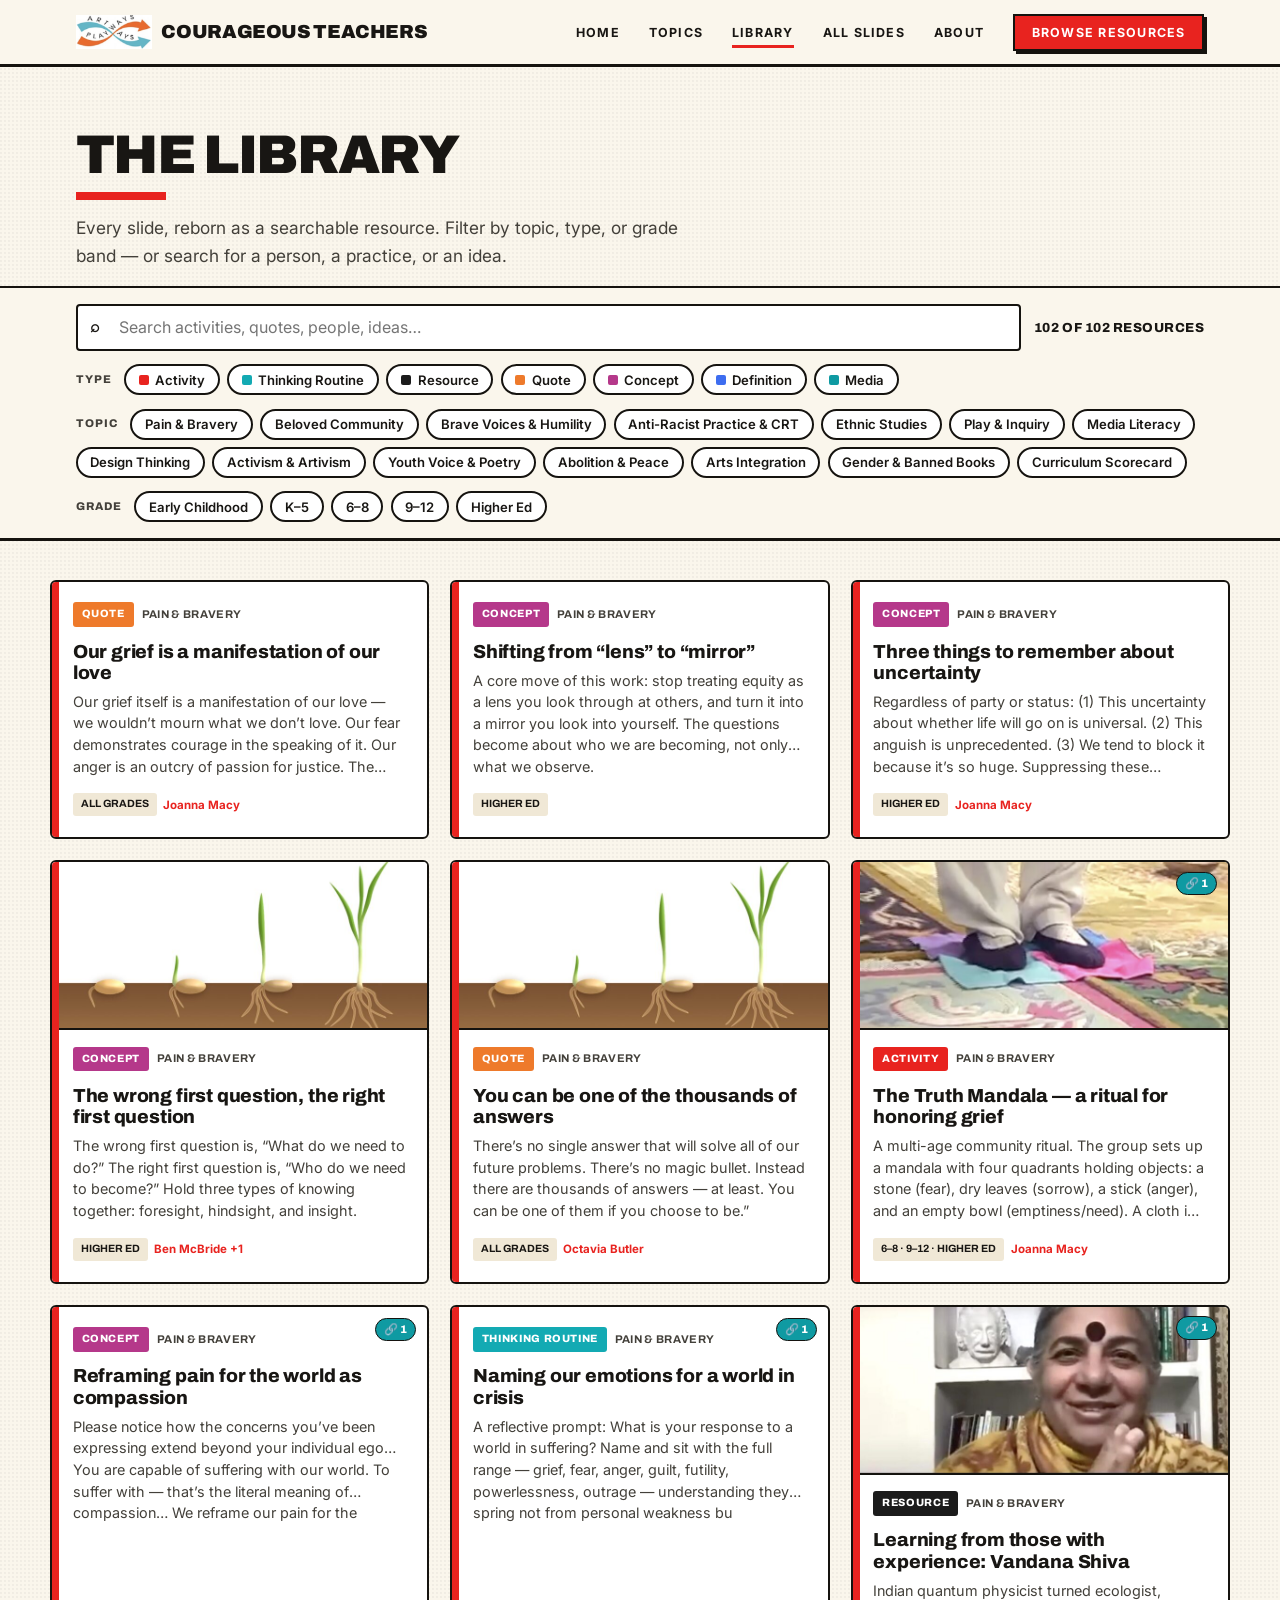
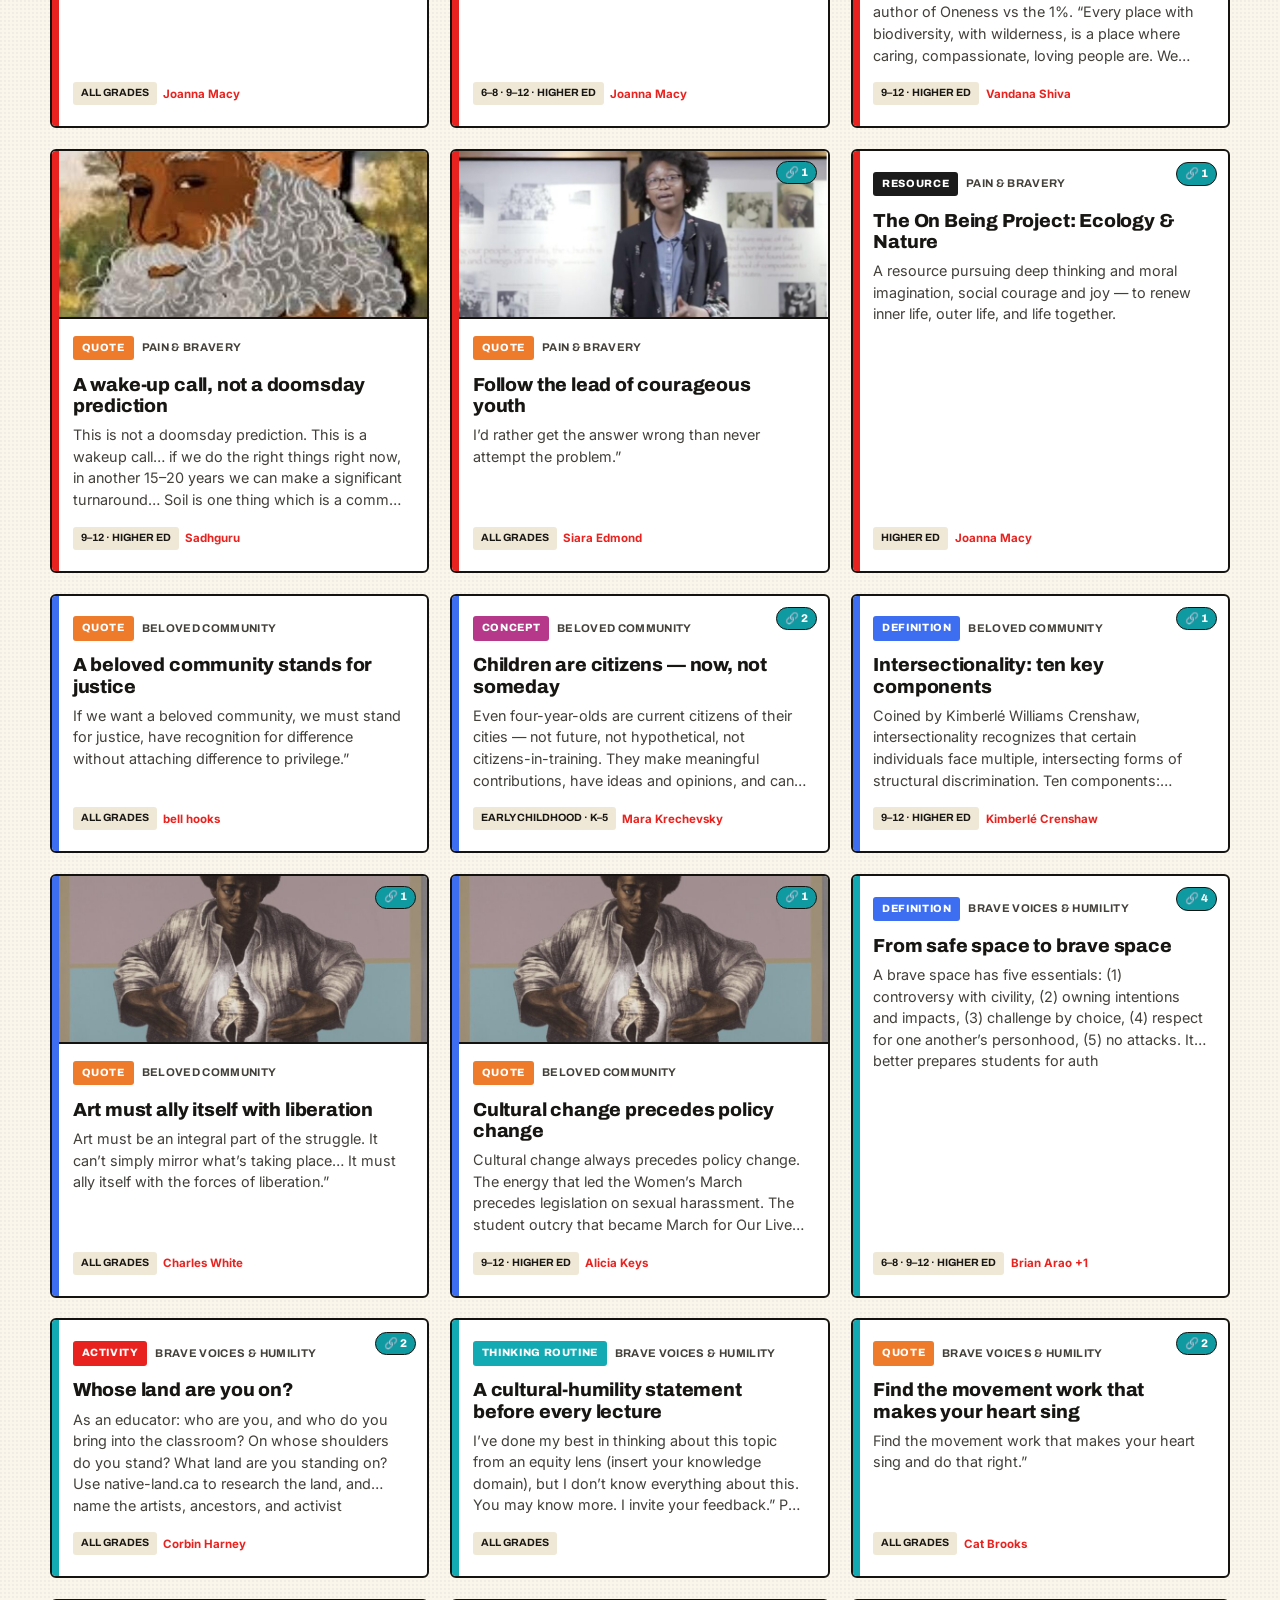
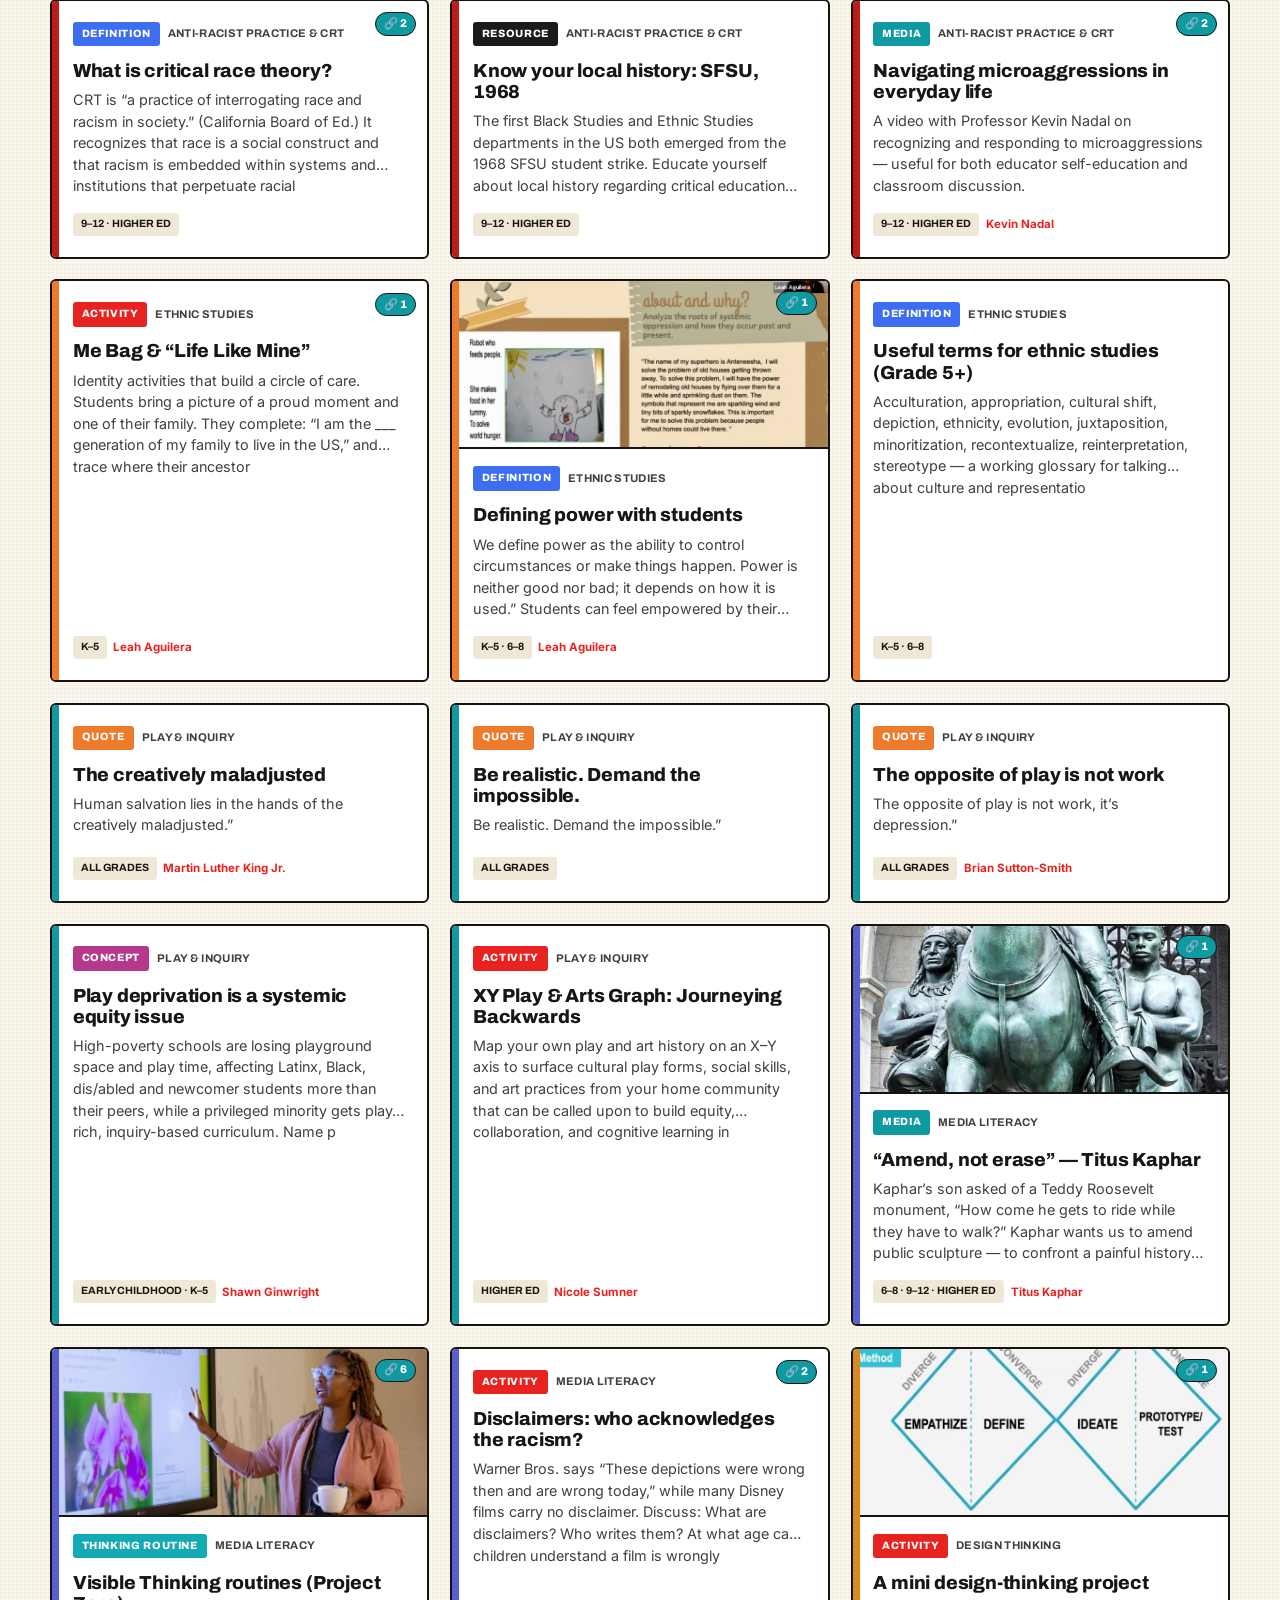
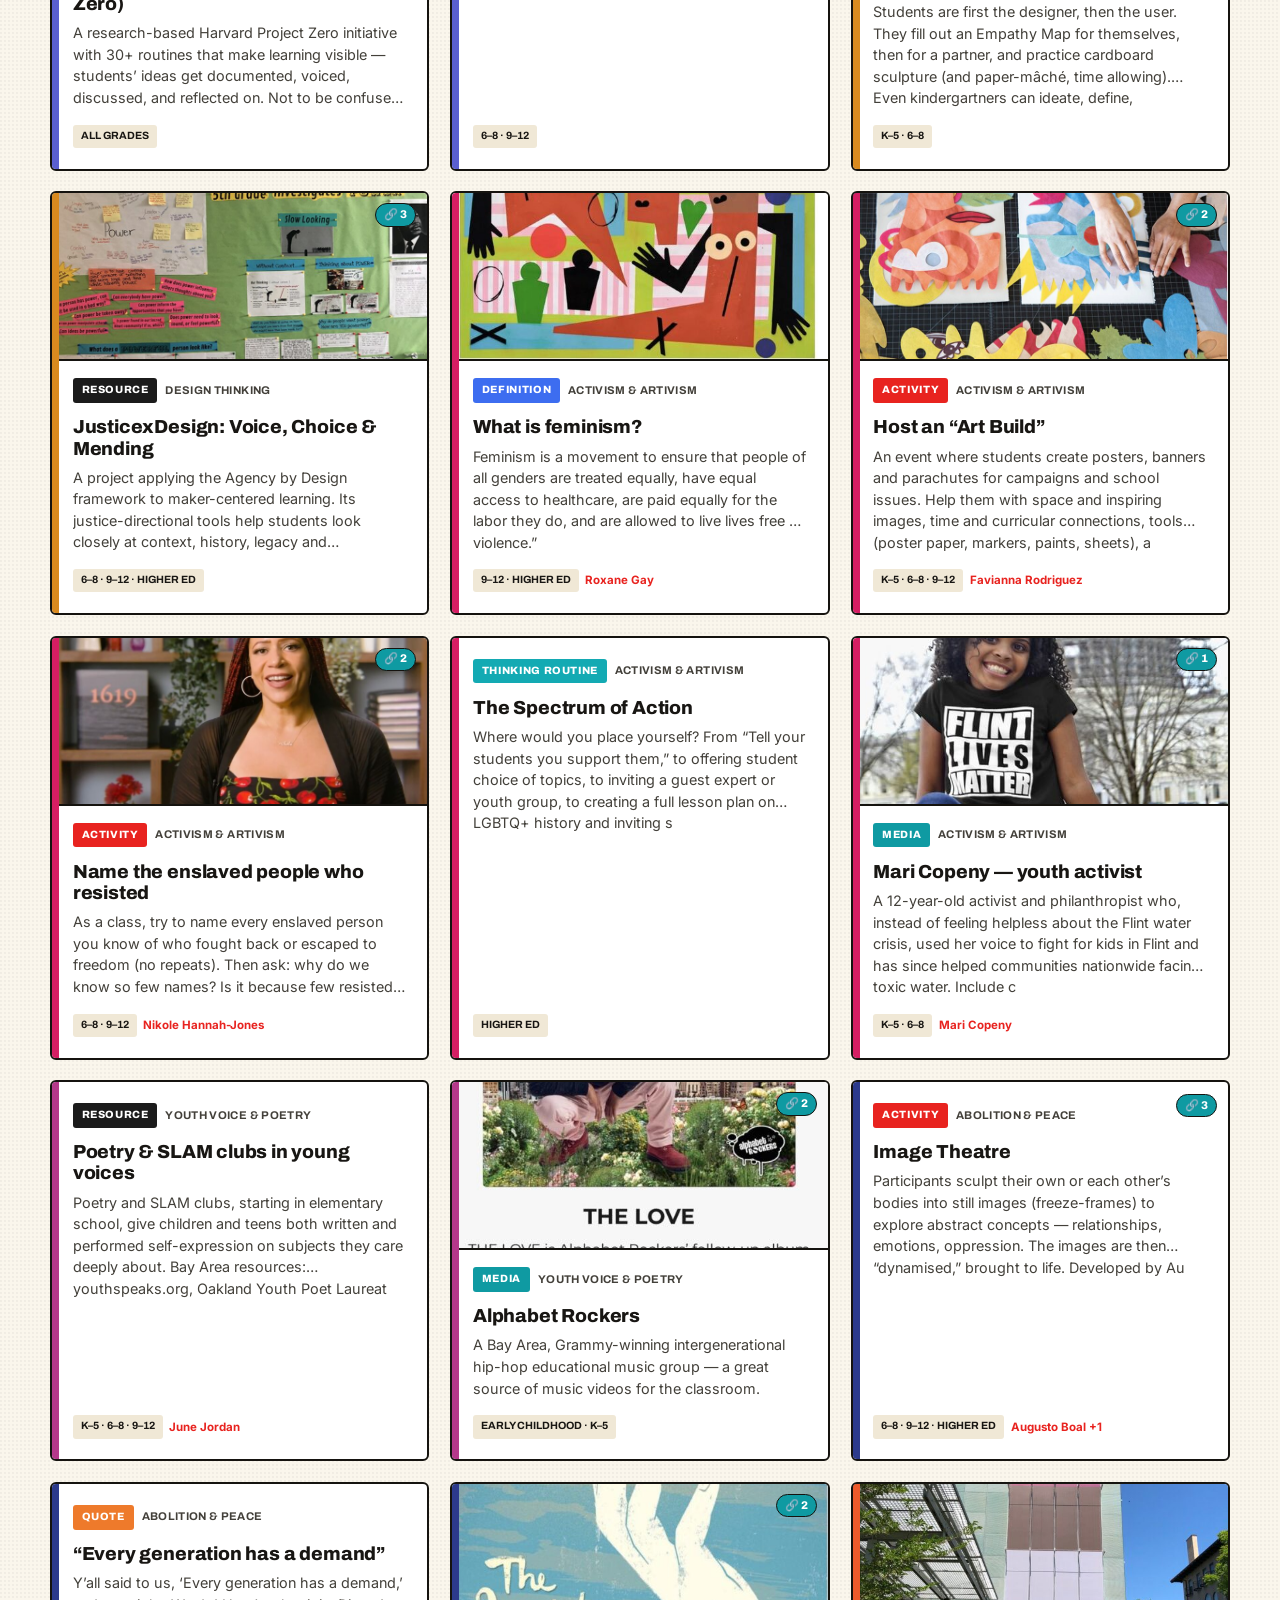
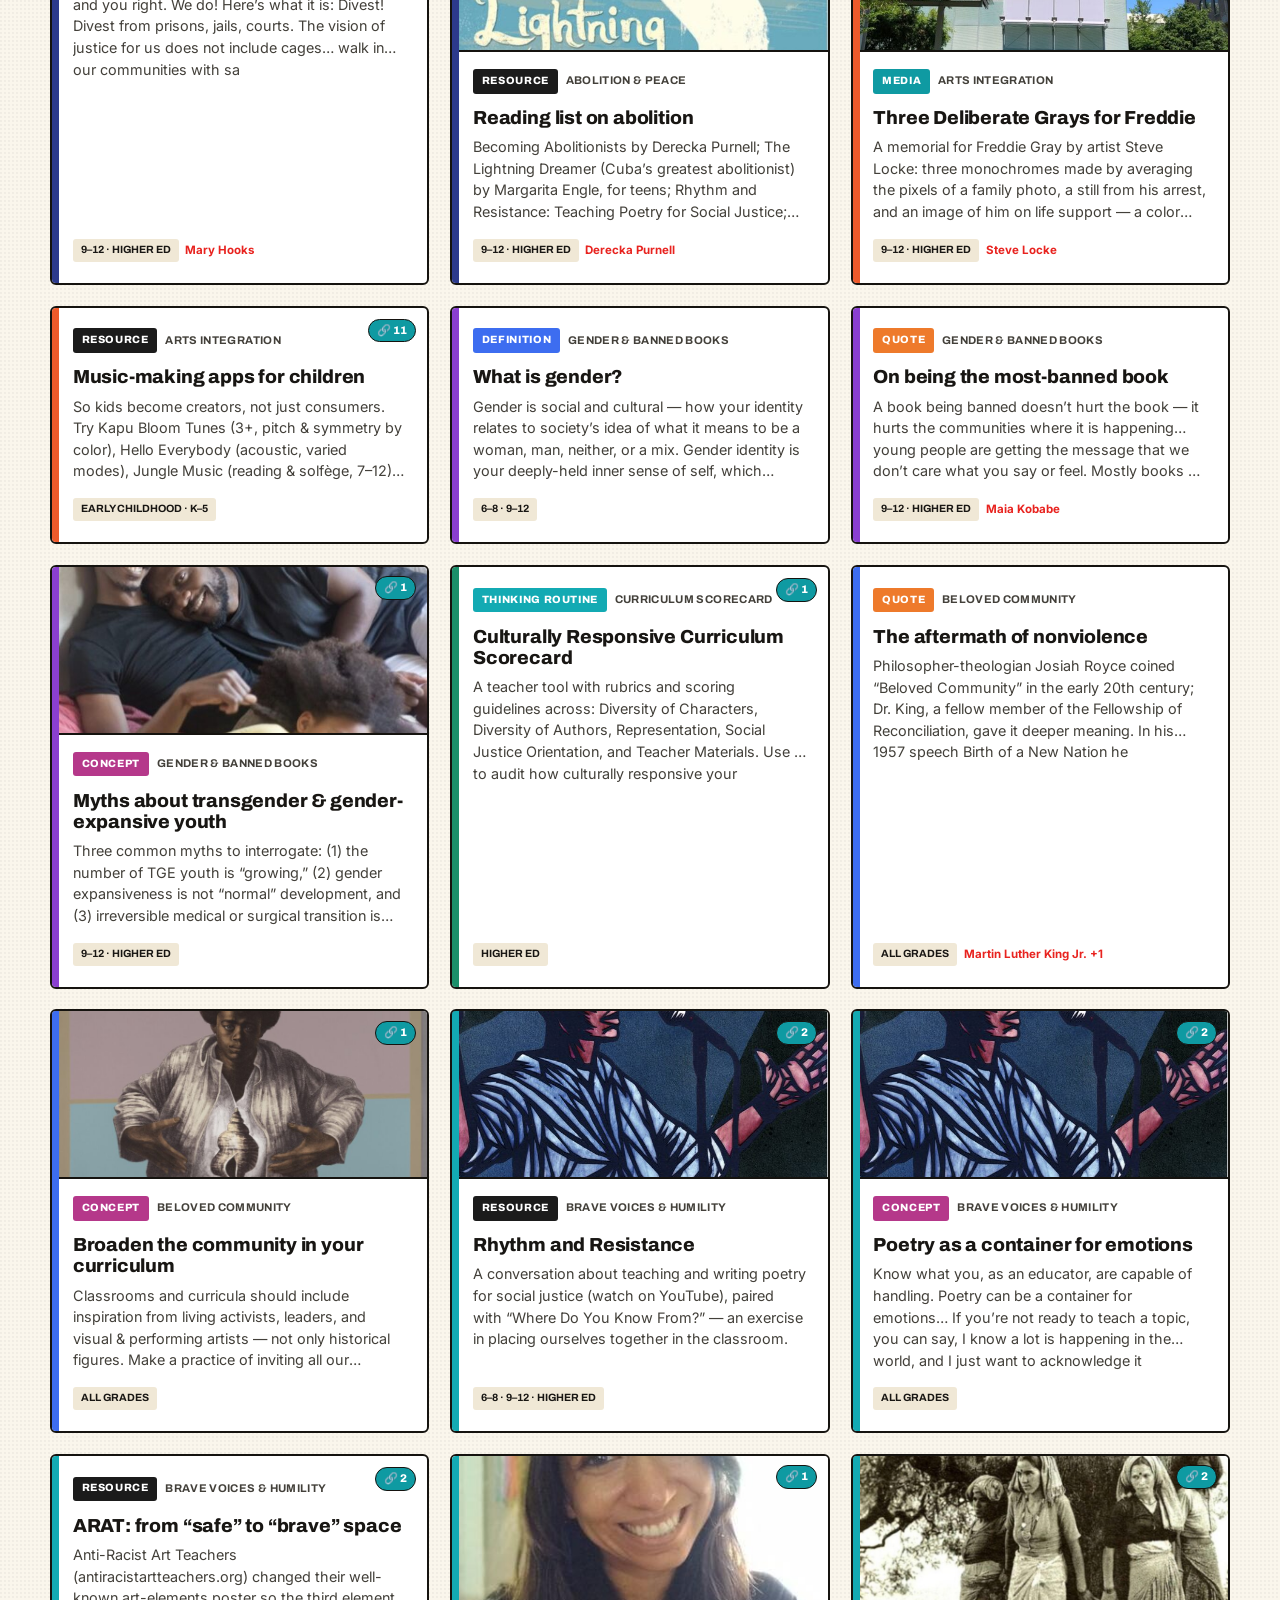
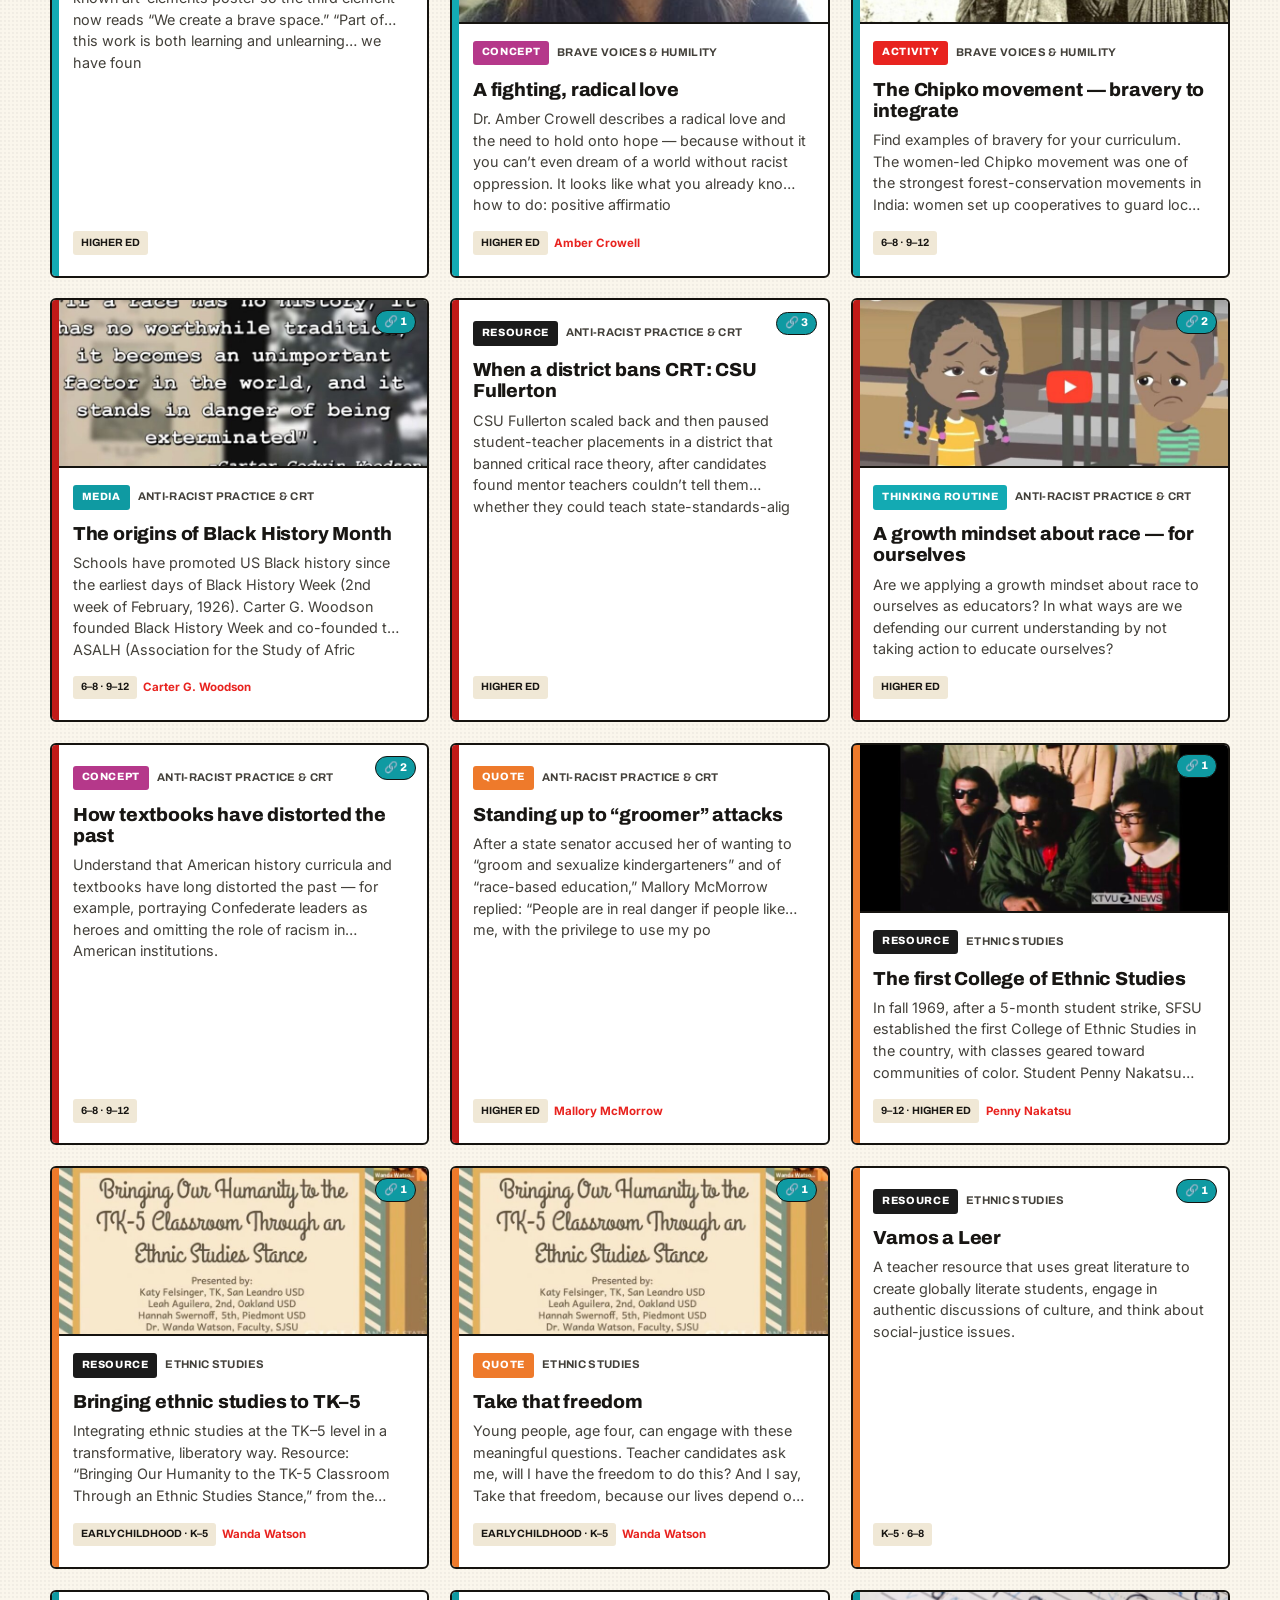
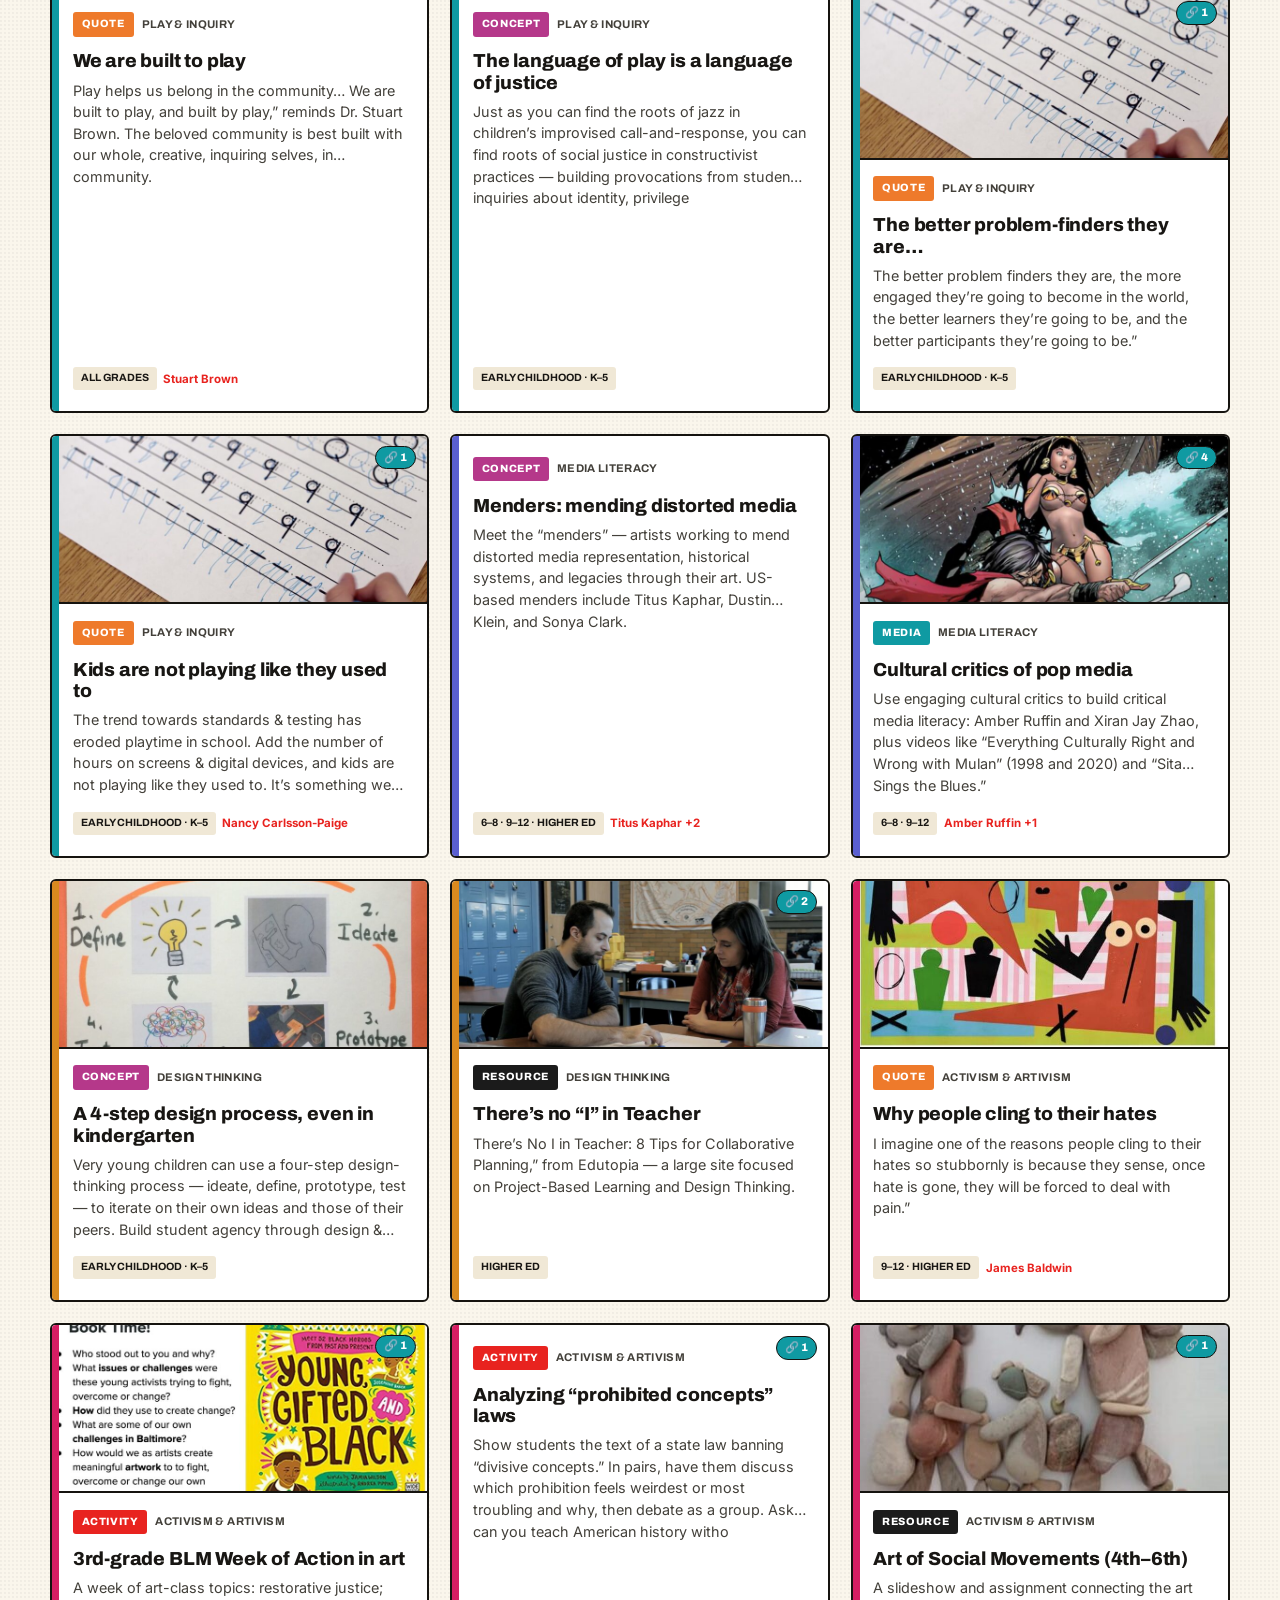
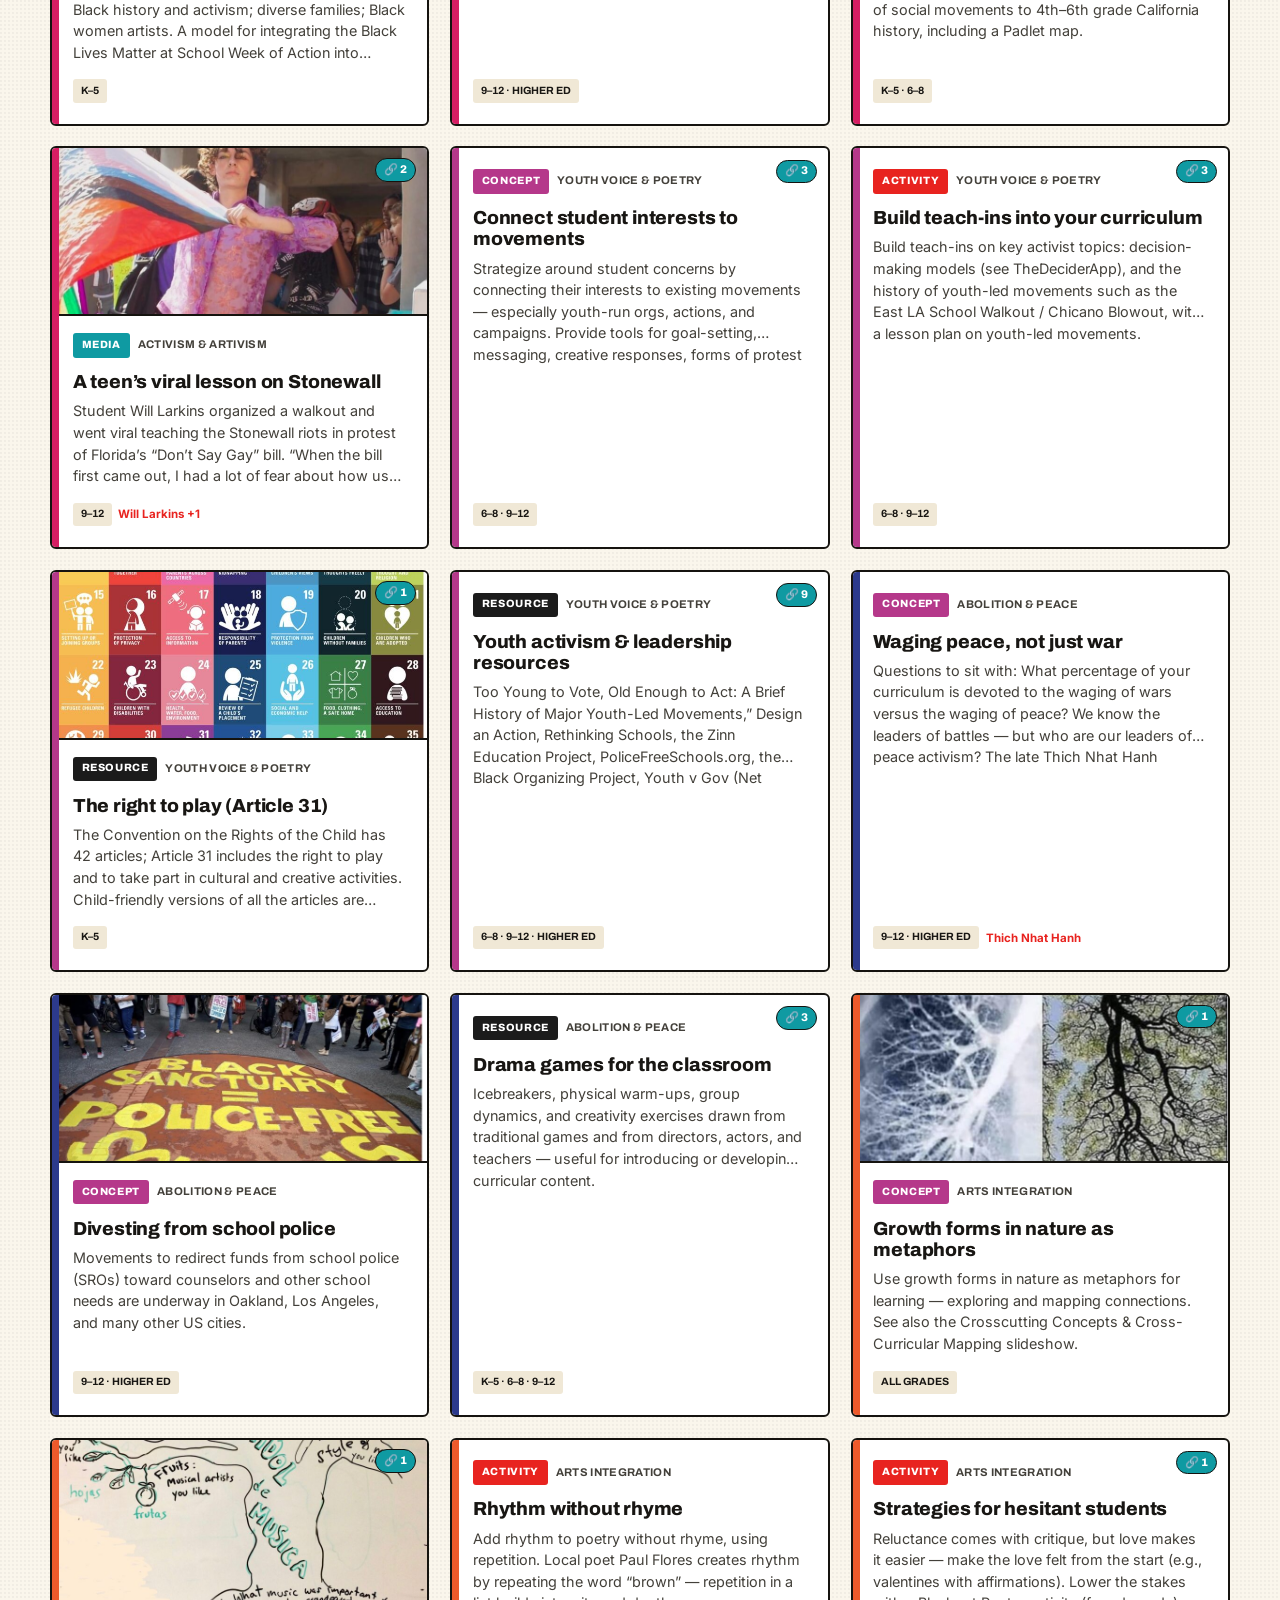
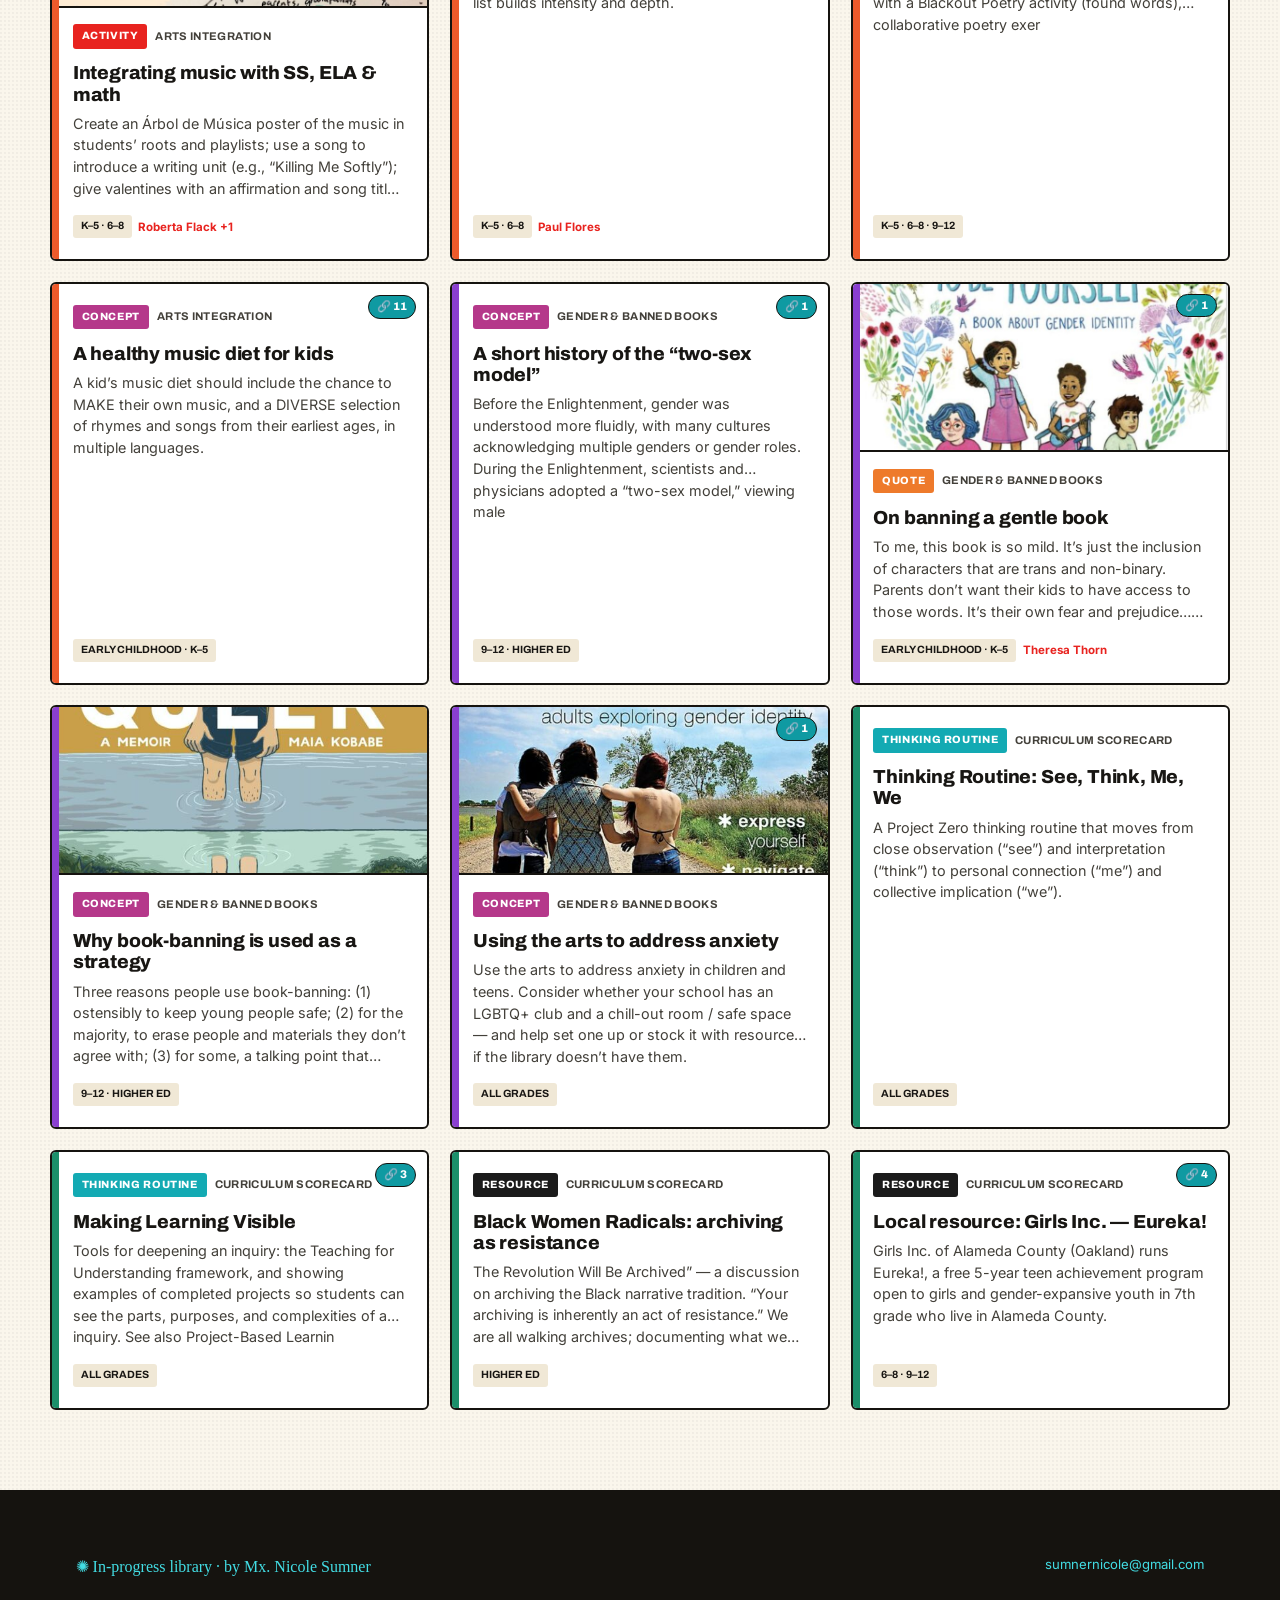
==== resources.html @ a438479c "+->=branch=main Initial commit: Courageous Teachers resource library A static, searchable web librar" ====
<!DOCTYPE html>
<html lang="en">
<head>
  <meta charset="UTF-8">
  <meta name="viewport" content="width=device-width, initial-scale=1.0">
  <title>Library · Resources for Courageous Teachers</title>
  <link rel="preconnect" href="https://fonts.googleapis.com">
  <link rel="preconnect" href="https://fonts.gstatic.com" crossorigin>
  <link href="https://fonts.googleapis.com/css2?family=Archivo:wght@500;600;700;800;900&family=Permanent+Marker&family=Inter:wght@300;400;500;600;700&display=swap" rel="stylesheet">
  <link rel="stylesheet" href="css/style.css">
</head>
<body>
  <header class="site">
    <div class="nav-inner">
      <a href="index.html" class="brand"><img src="assets/img/logo.png" alt="" class="brand-logo"> Courageous Teachers</a>
      <button class="hamburger" aria-label="Menu"><span></span><span></span><span></span></button>
      <ul class="nav-links">
        <li><a href="index.html">Home</a></li>
        <li><a href="index.html#topics">Topics</a></li>
        <li><a href="resources.html" class="active">Library</a></li>
        <li><a href="slides.html">All Slides</a></li>
        <li><a href="index.html#about">About</a></li>
        <li><a href="resources.html" class="nav-cta">Browse resources</a></li>
      </ul>
    </div>
  </header>

  <div class="wrap lib-hero">
    <h1>The Library</h1>
    <p>Every slide, reborn as a searchable resource. Filter by topic, type, or grade band — or search for a person, a practice, or an idea.</p>
  </div>

  <!-- TOOLBAR -->
  <div class="toolbar">
    <div class="wrap">
      <div class="search-row">
        <div class="search-box">
          <span class="si">⌕</span>
          <input type="search" id="search" placeholder="Search activities, quotes, people, ideas…" autocomplete="off">
        </div>
        <span class="count" id="count">—</span>
        <button class="clear-btn" id="clearBtn" hidden>Clear all</button>
      </div>

      <div class="filter-row" id="typeFilters">
        <span class="filter-label">Type</span>
      </div>
      <div class="filter-row" id="topicFilters">
        <span class="filter-label">Topic</span>
      </div>
      <div class="filter-row" id="gradeFilters">
        <span class="filter-label">Grade</span>
      </div>
    </div>
  </div>

  <!-- RESULTS -->
  <div class="wrap results">
    <div class="cards" id="cards"></div>
    <div class="empty" id="empty" hidden>
      <div class="big">No resources match those filters.</div>
      <p>Try removing a filter or clearing your search.</p>
    </div>
  </div>

  <!-- MODAL -->
  <div class="modal-bg" id="modalBg">
    <div class="modal" id="modal">
      <div class="modal-top" id="modalTop"></div>
      <button class="modal-close" id="modalClose" aria-label="Close">✕</button>
      <div class="modal-body" id="modalBody"></div>
    </div>
  </div>

  <footer class="site">
    <div class="wrap">
      <div class="foot-bottom" style="border:none; margin:0; padding:0;">
        <span class="inprogress-badge">✺ In-progress library · by Mx. Nicole Sumner</span>
        <span><a href="mailto:sumnernicole@gmail.com">sumnernicole@gmail.com</a></span>
      </div>
    </div>
  </footer>

  <!-- SLIDE LIGHTBOX -->
  <div class="lightbox" id="lightbox">
    <button class="lb-close" id="lbClose" aria-label="Close">✕</button>
    <button class="lb-nav lb-prev" id="lbPrev" aria-label="Previous">‹</button>
    <img id="lbImg" alt="Original slide">
    <button class="lb-nav lb-next" id="lbNext" aria-label="Next">›</button>
    <div class="lb-caption" id="lbCaption"></div>
    <div class="lb-links" id="lbLinks"></div>
  </div>

  <script src="js/data.js"></script>
  <script src="js/images.js"></script>
  <script src="js/main.js"></script>
</body>
</html>
---- css/style.css ----
/* ============================================================
   Resources for Courageous Teachers
   BOLD direction — drawn from Nicole's deck:
   red / black / cyan / orange, activist-poster energy,
   hand-lettered accents. Built crisp, not photocopied.
   Type: Archivo (heavy poster sans) + Permanent Marker
         (hand accent) + Inter (body)
   ============================================================ */

:root {
  --ink:        #181613;
  --ink-soft:   #43403a;
  --paper:      #faf6ec;
  --paper-2:    #f0e8d6;
  --card:       #ffffff;

  --red:        #e8231f;
  --red-deep:   #c11a17;
  --cyan:       #14b3bc;
  --cyan-deep:  #0f9aa2;
  --cyan-bright:#43dde4;
  --orange:     #ee7a2b;
  --black:      #15130f;

  --line:       rgba(24, 22, 19, 0.16);
  --line-soft:  rgba(24, 22, 19, 0.08);
  --shadow:     0 16px 36px -22px rgba(24, 22, 19, 0.55);
  --shadow-hard:6px 6px 0 var(--black);

  --font-display: 'Archivo', system-ui, sans-serif;
  --font-marker:  'Permanent Marker', 'Comic Sans MS', cursive;
  --font-body:    'Inter', system-ui, -apple-system, sans-serif;

  --maxw: 1180px;
}

*, *::before, *::after { margin: 0; padding: 0; box-sizing: border-box; }
html { scroll-behavior: smooth; }

body {
  font-family: var(--font-body);
  color: var(--ink);
  background: var(--paper);
  font-weight: 400; line-height: 1.6;
  -webkit-font-smoothing: antialiased;
  background-image: radial-gradient(circle at 1px 1px, rgba(24,22,19,0.04) 1px, transparent 0);
  background-size: 4px 4px;
}
a { color: inherit; }
.wrap { max-width: var(--maxw); margin: 0 auto; padding: 0 1.6rem; }

/* ---------------- NAV ---------------- */
header.site {
  position: fixed; top: 0; left: 0; width: 100%; z-index: 1000;
  background: var(--paper);
  border-bottom: 3px solid var(--black);
}
.nav-inner {
  max-width: var(--maxw); margin: 0 auto; height: 64px; padding: 0 1.6rem;
  display: flex; align-items: center; justify-content: space-between;
}
.brand {
  font-family: var(--font-display); font-weight: 900; font-size: 1.18rem;
  letter-spacing: -0.02em; text-transform: uppercase; text-decoration: none;
  color: var(--ink); line-height: 1; display: flex; align-items: center; gap: 0.6rem;
}
.brand-logo { height: 34px; width: auto; display: block; }
.nav-links { display: flex; gap: 1.8rem; list-style: none; align-items: center; }
.nav-links a {
  text-decoration: none; font-weight: 700; font-size: 0.78rem;
  letter-spacing: 0.1em; text-transform: uppercase; color: var(--ink);
  position: relative; padding: 0.4rem 0;
}
.nav-links a::after {
  content: ''; position: absolute; left: 0; bottom: -1px; height: 3px; width: 0;
  background: var(--red); transition: width .2s;
}
.nav-links a:hover::after, .nav-links a.active::after { width: 100%; }
.nav-cta {
  background: var(--red); color: #fff !important; padding: 0.55rem 1.05rem !important;
  border: 2px solid var(--black); box-shadow: 3px 3px 0 var(--black);
  text-transform: uppercase !important; transition: transform .12s, box-shadow .12s;
}
.nav-cta::after { display: none; }
.nav-cta:hover { transform: translate(-1px,-1px); box-shadow: 4px 4px 0 var(--black); }

/* ---------------- HERO ---------------- */
.hero {
  position: relative; min-height: 100vh; display: flex; align-items: center;
  background:
    repeating-linear-gradient(135deg, rgba(24,22,19,0.025) 0 2px, transparent 2px 22px),
    var(--paper);
  overflow: hidden;
}
.hero-inner { position: relative; z-index: 2; max-width: var(--maxw); margin: 0 auto; padding: 8rem 1.6rem 4rem; width: 100%; }

.sticky-badge {
  position: absolute; top: 6.2rem; right: 2.5rem; z-index: 5;
  background: var(--cyan-bright); color: var(--black);
  font-family: var(--font-marker); font-size: 1.05rem; line-height: 1.2; text-align: center;
  padding: 1rem 1.2rem; border: 2px solid var(--black);
  transform: rotate(-7deg); box-shadow: 5px 5px 0 rgba(24,22,19,0.25);
}

.title-stack { display: inline-flex; flex-direction: column; align-items: flex-start; gap: 0.4rem; margin-bottom: 1.6rem; }
.bar {
  font-family: var(--font-display); font-weight: 900; line-height: 0.98;
  letter-spacing: -0.02em; padding: 0.18em 0.34em; display: inline-block;
}
.bar-red { background: var(--red); color: var(--black); font-size: clamp(2.2rem, 6vw, 4.4rem); transform: rotate(-1deg); }
.bar-black { background: var(--black); color: #fff; font-size: clamp(2.4rem, 6.6vw, 4.9rem); margin-left: 0.5rem; }
.bar-black .marker { font-family: var(--font-marker); font-weight: 400; color: var(--cyan-bright); letter-spacing: 0; }

.hero .lede { font-size: clamp(1.05rem, 1.8vw, 1.28rem); max-width: 48ch; color: var(--ink-soft); margin-bottom: 2rem; font-weight: 400; }

.hero-quote { border-left: 5px solid var(--red); padding-left: 1.2rem; max-width: 44ch; min-height: 6rem; }
.hero-quote blockquote { font-family: var(--font-display); font-weight: 700; font-style: italic; font-size: clamp(1.15rem, 2vw, 1.5rem); line-height: 1.28; color: var(--ink); transition: opacity .5s; }
.hero-quote cite { display: block; margin-top: 0.6rem; font-style: normal; font-size: 0.78rem; letter-spacing: 0.16em; text-transform: uppercase; font-weight: 700; color: var(--red); transition: opacity .5s; }
.hero-quote.fading blockquote, .hero-quote.fading cite { opacity: 0; }

.hero-actions { display: flex; gap: 1rem; flex-wrap: wrap; margin-top: 2.4rem; }
.btn {
  display: inline-flex; align-items: center; gap: 0.5rem; cursor: pointer;
  font-family: var(--font-display); font-weight: 800; font-size: 0.95rem;
  letter-spacing: 0.01em; text-transform: uppercase; text-decoration: none;
  padding: 0.8rem 1.5rem; border: 2px solid var(--black);
  box-shadow: 4px 4px 0 var(--black); transition: transform .12s, box-shadow .12s, background .15s;
}
.btn:hover { transform: translate(-2px,-2px); box-shadow: 6px 6px 0 var(--black); }
.btn-primary { background: var(--red); color: #fff; }
.btn-primary:hover { background: var(--red-deep); }
.btn-ghost { background: var(--cyan-bright); color: var(--black); }

/* ---------------- SECTION SHELL ---------------- */
section.block { padding: 5.5rem 0; }
.section-head { max-width: 62ch; margin-bottom: 2.6rem; }
.section-head .kicker {
  font-family: var(--font-marker); font-size: 1.1rem; color: var(--red);
  margin-bottom: 0.5rem; transform: rotate(-1.5deg); display: inline-block;
}
.section-head h2 {
  font-family: var(--font-display); font-weight: 900; text-transform: uppercase;
  font-size: clamp(1.7rem, 3.6vw, 2.8rem); line-height: 1.02; letter-spacing: -0.02em;
  margin-bottom: 0.8rem;
}
.section-head p { color: var(--ink-soft); font-size: 1.05rem; }

/* ---------------- INTRO QUESTIONS ---------------- */
.questions { background: var(--black); }
.questions .section-head h2, .questions .section-head p { color: var(--paper); }
.questions .section-head p { color: rgba(245,239,227,0.75); }
.questions .kicker { color: var(--cyan-bright); }
.q-grid { display: grid; grid-template-columns: repeat(auto-fill, minmax(280px,1fr)); gap: 1rem; }
.q-chip {
  background: var(--paper); border: 2px solid var(--cyan); border-radius: 4px;
  padding: 1.2rem 1.3rem; font-family: var(--font-display); font-weight: 700; font-style: italic;
  font-size: 1.05rem; line-height: 1.25; color: var(--ink); position: relative;
  transition: transform .15s, box-shadow .15s;
}
.q-chip::before { content: '?'; font-family: var(--font-marker); position: absolute; top: 0.3rem; right: 0.8rem; font-size: 1.8rem; color: var(--red); }
.q-chip:hover { transform: translate(-2px,-2px); box-shadow: 5px 5px 0 var(--cyan); }

/* ---------------- TOPIC GRID ---------------- */
.topic-grid { display: grid; grid-template-columns: repeat(auto-fill, minmax(260px,1fr)); gap: 1.1rem; }
.topic-card {
  display: block; text-decoration: none; color: var(--ink);
  background: var(--card); border: 2px solid var(--black); border-radius: 6px;
  padding: 1.4rem; position: relative; overflow: hidden;
  transition: transform .14s, box-shadow .14s;
}
.topic-card::before { content: ''; position: absolute; left: 0; top: 0; right: 0; height: 8px; background: var(--tc, var(--red)); }
.topic-card:hover { transform: translate(-3px,-3px); box-shadow: 7px 7px 0 var(--tc, var(--red)); }
.topic-card .tnum { font-family: var(--font-display); font-weight: 900; font-size: 1.6rem; color: var(--tc); line-height: 1; margin-top: 0.4rem; }
.topic-card h3 { font-family: var(--font-display); font-weight: 800; text-transform: uppercase; font-size: 1.18rem; margin: 0.2rem 0 0.5rem; line-height: 1.08; letter-spacing: -0.01em; }
.topic-card p { font-size: 0.92rem; color: var(--ink-soft); }
.topic-card .go { margin-top: 1rem; font-family: var(--font-display); font-weight: 800; font-size: 0.78rem; text-transform: uppercase; letter-spacing: 0.04em; color: var(--tc); }

/* ---------------- FEATURE STRIP ---------------- */
.features { background: var(--red); color: #fff; }
.features .section-head h2 { color: #fff; }
.features .kicker { color: var(--black); }
.feat-grid { display: grid; grid-template-columns: repeat(auto-fit, minmax(280px,1fr)); gap: 1.6rem; }
.feat { background: var(--paper); color: var(--ink); border: 2px solid var(--black); border-radius: 6px; padding: 1.7rem; box-shadow: 6px 6px 0 var(--black); }
.feat .ficon { font-family: var(--font-display); font-weight: 900; font-size: 1.8rem; color: var(--red); margin-bottom: 0.6rem; }
.feat h3 { font-family: var(--font-display); font-weight: 800; text-transform: uppercase; font-size: 1.22rem; margin-bottom: 0.5rem; letter-spacing: -0.01em; }
.feat p { color: var(--ink-soft); font-size: 0.96rem; }
.feat .tag-soon { display: inline-block; margin-top: 0.9rem; font-family: var(--font-display); font-weight: 800; font-size: 0.68rem; letter-spacing: 0.1em; text-transform: uppercase; color: #fff; background: var(--cyan-deep); border-radius: 100px; padding: 0.28rem 0.75rem; }

/* ---------------- LIBRARY ---------------- */
.lib-hero { padding-top: 8rem; padding-bottom: 1rem; }
.lib-hero h1 { font-family: var(--font-display); font-weight: 900; text-transform: uppercase; font-size: clamp(2.2rem,5vw,3.4rem); letter-spacing: -0.025em; line-height: 1; }
.lib-hero h1::after { content: ''; display: block; width: 90px; height: 8px; background: var(--red); margin-top: 0.6rem; }
.lib-hero p { color: var(--ink-soft); font-size: 1.08rem; max-width: 56ch; margin-top: 0.9rem; }

.toolbar {
  position: sticky; top: 64px; z-index: 500; background: var(--paper);
  border-top: 2px solid var(--black); border-bottom: 3px solid var(--black); padding: 1rem 0;
}
.search-row { display: flex; gap: 0.8rem; align-items: center; flex-wrap: wrap; }
.search-box { position: relative; flex: 1; min-width: 240px; }
.search-box input {
  width: 100%; font-family: var(--font-body); font-size: 1rem;
  padding: 0.72rem 1rem 0.72rem 2.6rem; border-radius: 4px;
  border: 2px solid var(--black); background: var(--card); color: var(--ink);
}
.search-box input:focus { outline: none; box-shadow: 3px 3px 0 var(--red); }
.search-box .si { position: absolute; left: 0.9rem; top: 50%; transform: translateY(-50%); color: var(--ink); font-weight: 700; }
.count { font-family: var(--font-display); font-weight: 800; font-size: 0.82rem; text-transform: uppercase; letter-spacing: 0.04em; color: var(--ink); white-space: nowrap; }
.clear-btn { background: none; border: none; color: var(--red); font-family: var(--font-display); font-weight: 800; text-transform: uppercase; font-size: 0.8rem; cursor: pointer; }
.clear-btn:hover { text-decoration: underline; }

.filter-row { display: flex; flex-wrap: wrap; gap: 0.45rem; margin-top: 0.85rem; align-items: center; }
.filter-label { font-family: var(--font-display); font-weight: 800; font-size: 0.7rem; letter-spacing: 0.1em; text-transform: uppercase; color: var(--ink-soft); margin-right: 0.3rem; }
.chip {
  font-family: var(--font-body); font-size: 0.82rem; font-weight: 600;
  border: 2px solid var(--black); background: var(--card); color: var(--ink);
  border-radius: 100px; padding: 0.34rem 0.8rem; cursor: pointer;
  transition: all .12s; display: inline-flex; align-items: center; gap: 0.4rem;
}
.chip:hover { transform: translateY(-1px); box-shadow: 2px 2px 0 var(--black); }
.chip .swatch { width: 10px; height: 10px; border-radius: 2px; }
.chip.active { background: var(--black); color: #fff; }
.chip.active.type-active { background: var(--ca, var(--red)); border-color: var(--black); color: #fff; }

.results { padding: 2.4rem 0 5rem; }
.cards { display: grid; grid-template-columns: repeat(auto-fill, minmax(300px,1fr)); gap: 1.3rem; }
.card {
  background: var(--card); border: 2px solid var(--black); border-radius: 6px;
  padding: 1.3rem; cursor: pointer; position: relative; overflow: hidden;
  display: flex; flex-direction: column; min-height: 200px;
  transition: transform .14s, box-shadow .14s;
}
.card::before { content: ''; position: absolute; left: 0; top: 0; bottom: 0; width: 7px; background: var(--cc, var(--red)); z-index: 2; }
.card:hover { transform: translate(-3px,-3px); box-shadow: 7px 7px 0 var(--cc, var(--red)); }
.card.has-cover { padding-top: 0; }
.card-cover { margin: 0 -1.3rem 1.05rem; height: 168px; overflow: hidden; background: var(--paper-2); border-bottom: 2px solid var(--black); }
.card-cover img { width: 100%; height: 100%; object-fit: cover; display: block; transition: transform .35s; }
.card.has-cover:hover .card-cover img { transform: scale(1.06); }
.card .meta-top { display: flex; gap: 0.5rem; align-items: center; margin-bottom: 0.85rem; flex-wrap: wrap; }
.type-tag { font-family: var(--font-display); font-size: 0.66rem; letter-spacing: 0.06em; text-transform: uppercase; font-weight: 800; color: #fff; border-radius: 3px; padding: 0.24rem 0.55rem; }
.topic-tag { font-family: var(--font-display); font-size: 0.7rem; font-weight: 700; text-transform: uppercase; letter-spacing: 0.03em; color: var(--ink-soft); }
.card h3 { font-family: var(--font-display); font-weight: 800; font-size: 1.18rem; line-height: 1.12; margin-bottom: 0.5rem; letter-spacing: -0.01em; }
.card .excerpt { font-size: 0.9rem; color: var(--ink-soft); line-height: 1.5; flex: 1; display: -webkit-box; -webkit-line-clamp: 4; -webkit-box-orient: vertical; overflow: hidden; }
.card .meta-bot { margin-top: 1rem; display: flex; gap: 0.4rem; flex-wrap: wrap; align-items: center; }
.grade-pill { font-family: var(--font-display); font-size: 0.66rem; font-weight: 700; text-transform: uppercase; color: var(--ink); background: var(--paper-2); border-radius: 3px; padding: 0.2rem 0.5rem; }
.voice-pill { font-size: 0.72rem; color: var(--red); font-weight: 700; }

.empty { text-align: center; padding: 4rem 1rem; color: var(--ink-soft); }
.empty .big { font-family: var(--font-display); font-weight: 800; text-transform: uppercase; font-size: 1.5rem; color: var(--ink); margin-bottom: 0.5rem; }

/* ---------------- MODAL ---------------- */
.modal-bg { position: fixed; inset: 0; z-index: 2000; background: rgba(24,22,19,0.66); display: none; align-items: center; justify-content: center; padding: 1.5rem; }
.modal-bg.open { display: flex; }
.modal { background: var(--paper); border: 3px solid var(--black); border-radius: 8px; max-width: 640px; width: 100%; max-height: 86vh; overflow-y: auto; position: relative; box-shadow: 12px 12px 0 rgba(24,22,19,0.4); animation: pop .2s ease; }
@keyframes pop { from { transform: translate(6px,6px); opacity: 0; } to { transform: none; opacity: 1; } }
.modal-top { height: 10px; background: var(--mc, var(--red)); }
.modal-body { padding: 1.8rem 2.2rem 2.3rem; }
.modal-cover { margin: 0 -2.2rem 1.4rem; max-height: 320px; overflow: hidden; background: var(--paper-2); border-bottom: 3px solid var(--black); }
.modal-cover img { width: 100%; max-height: 320px; object-fit: cover; display: block; }
.modal .meta-top { display: flex; gap: 0.5rem; align-items: center; flex-wrap: wrap; margin-bottom: 1.1rem; }
.modal h2 { font-family: var(--font-display); font-weight: 900; text-transform: uppercase; font-size: 1.6rem; line-height: 1.08; letter-spacing: -0.02em; margin-bottom: 1rem; }
.modal .full { font-size: 1.05rem; line-height: 1.65; color: var(--ink-soft); }
.modal .src { margin-top: 1.3rem; padding-top: 1rem; border-top: 2px solid var(--line); font-size: 0.9rem; color: var(--ink-soft); }
.modal .src strong { color: var(--ink); font-family: var(--font-display); font-weight: 800; text-transform: uppercase; font-size: 0.78rem; letter-spacing: 0.04em; }
.modal .voices-row { margin-top: 1.1rem; display: flex; gap: 0.5rem; flex-wrap: wrap; }
.modal .slide-link { display: inline-flex; align-items: center; gap: 0.4rem; margin-top: 1.3rem; cursor: pointer; font-family: var(--font-display); font-weight: 800; text-transform: uppercase; font-size: 0.74rem; letter-spacing: 0.05em; color: var(--ink); text-decoration: none; background: var(--cyan-bright); border: 2px solid var(--black); box-shadow: 3px 3px 0 var(--black); padding: 0.5rem 0.9rem; transition: transform .12s, box-shadow .12s; }
.modal .slide-link:hover { transform: translate(-1px,-1px); box-shadow: 4px 4px 0 var(--black); }

/* links extracted from the slide — the substance */
.links-block { margin-top: 1.4rem; padding-top: 1.1rem; border-top: 2px solid var(--line); }
.links-head { font-family: var(--font-display); font-weight: 800; text-transform: uppercase; font-size: 0.74rem; letter-spacing: 0.05em; color: var(--ink); margin-bottom: 0.6rem; }
.links-list { list-style: none; display: flex; flex-direction: column; gap: 0.4rem; }
.links-list a { display: inline-flex; align-items: baseline; gap: 0.5rem; color: var(--ink); text-decoration: none; font-weight: 500; font-size: 0.95rem; line-height: 1.35; border-left: 3px solid var(--cyan); padding: 0.15rem 0 0.15rem 0.7rem; transition: border-color .15s, color .15s; word-break: break-word; }
.links-list a::before { content: '↗'; color: var(--cyan-deep); font-weight: 800; }
.links-list a:hover { border-left-color: var(--red); color: var(--red); }

/* link count badge on cards */
.link-badge { position: absolute; top: 0.7rem; right: 0.7rem; z-index: 3; font-family: var(--font-display); font-weight: 800; font-size: 0.7rem; color: #fff; background: var(--cyan-deep); border: 1.5px solid var(--black); border-radius: 100px; padding: 0.12rem 0.5rem; }
.card.has-cover .link-badge { top: 0.6rem; }

/* clickable modal cover */
.modal-cover.clickable { cursor: zoom-in; position: relative; }
.modal-cover .cover-hint { position: absolute; bottom: 0.6rem; right: 0.6rem; font-family: var(--font-display); font-weight: 800; text-transform: uppercase; font-size: 0.66rem; letter-spacing: 0.05em; color: var(--black); background: var(--cyan-bright); border: 1.5px solid var(--black); padding: 0.2rem 0.5rem; opacity: 0.92; }

/* ---------------- LIGHTBOX ---------------- */
.lightbox { position: fixed; inset: 0; z-index: 3000; background: rgba(21,19,15,0.94); display: none; align-items: center; justify-content: center; gap: 1.4rem; flex-wrap: wrap; padding: 3rem 4.5rem; }
.lightbox.open { display: flex; }
.lightbox img { max-width: min(70vw, 1000px); max-height: 82vh; border: 3px solid var(--black); box-shadow: 0 20px 60px rgba(0,0,0,0.6); background: #fff; }
.lb-links { width: 300px; max-height: 82vh; overflow-y: auto; background: var(--paper); border: 3px solid var(--black); box-shadow: 8px 8px 0 rgba(0,0,0,0.4); padding: 1.1rem 1.2rem; }
.lb-links-head { font-family: var(--font-display); font-weight: 800; text-transform: uppercase; font-size: 0.74rem; letter-spacing: 0.05em; color: var(--ink); margin-bottom: 0.7rem; }
.lb-links .links-list a { font-size: 0.9rem; }
@media (max-width: 820px) { .lb-links { width: 100%; max-height: 26vh; } .lightbox img { max-width: 92vw; max-height: 52vh; } .lightbox { padding: 3rem 1.2rem; } }
.lb-close { position: absolute; top: 1.2rem; right: 1.4rem; width: 46px; height: 46px; border-radius: 50%; border: 2px solid #fff; background: transparent; color: #fff; font-size: 1.4rem; cursor: pointer; transition: background .15s; }
.lb-close:hover { background: var(--red); border-color: var(--red); }
.lb-nav { position: absolute; top: 50%; transform: translateY(-50%); width: 54px; height: 54px; border-radius: 50%; border: 2px solid #fff; background: rgba(0,0,0,0.3); color: #fff; font-size: 2rem; line-height: 1; cursor: pointer; display: flex; align-items: center; justify-content: center; transition: background .15s; }
.lb-nav:hover { background: var(--red); border-color: var(--red); }
.lb-prev { left: 1.4rem; } .lb-next { right: 1.4rem; }
.lb-caption { position: absolute; bottom: 1.2rem; left: 50%; transform: translateX(-50%); color: #fff; font-family: var(--font-display); font-weight: 700; text-transform: uppercase; letter-spacing: 0.08em; font-size: 0.8rem; }

/* ---------------- SLIDE GALLERY ---------------- */
.slide-grid { display: grid; grid-template-columns: repeat(auto-fill, minmax(220px,1fr)); gap: 1rem; }
.slide-thumb { position: relative; padding: 0; border: 2px solid var(--black); background: #fff; cursor: pointer; overflow: hidden; aspect-ratio: 4 / 3; transition: transform .12s, box-shadow .12s; }
.slide-thumb img { width: 100%; height: 100%; object-fit: cover; object-position: top; display: block; }
.slide-thumb span { position: absolute; bottom: 0; left: 0; font-family: var(--font-display); font-weight: 800; font-size: 0.7rem; color: #fff; background: var(--black); padding: 0.15rem 0.5rem; }
.slide-thumb:hover { transform: translate(-3px,-3px); box-shadow: 6px 6px 0 var(--red); z-index: 2; }
.modal-close { position: absolute; top: 0.9rem; right: 0.9rem; width: 40px; height: 40px; border-radius: 50%; border: 2px solid var(--black); background: var(--paper); cursor: pointer; font-size: 1.2rem; line-height: 1; color: var(--ink); display: flex; align-items: center; justify-content: center; font-weight: 700; transition: background .15s; }
.modal-close:hover { background: var(--red); color: #fff; }

/* ---------------- FOOTER ---------------- */
footer.site { background: var(--black); color: rgba(245,239,227,0.82); padding: 4rem 0 2.5rem; }
.foot-grid { display: grid; grid-template-columns: 1.4fr 1fr 1fr; gap: 2.5rem; }
footer h4 { font-family: var(--font-display); font-weight: 800; text-transform: uppercase; color: var(--cyan-bright); font-size: 1.05rem; letter-spacing: 0.02em; margin-bottom: 0.7rem; }
footer .land { font-size: 0.9rem; line-height: 1.6; max-width: 40ch; }
footer a { color: var(--cyan-bright); text-decoration: none; }
footer a:hover { text-decoration: underline; }
footer ul { list-style: none; font-size: 0.92rem; line-height: 2; }
.foot-bottom { margin-top: 2.5rem; padding-top: 1.5rem; border-top: 1px solid rgba(245,239,227,0.16); font-size: 0.82rem; color: rgba(245,239,227,0.6); display: flex; justify-content: space-between; flex-wrap: wrap; gap: 0.6rem; }
.inprogress-badge { display: inline-flex; align-items: center; gap: 0.4rem; font-family: var(--font-marker); color: var(--cyan-bright); font-size: 1rem; }

/* ---------------- RESPONSIVE ---------------- */
.hamburger { display: none; background: none; border: none; cursor: pointer; flex-direction: column; gap: 5px; }
.hamburger span { width: 26px; height: 3px; background: var(--ink); display: block; }
@media (max-width: 760px) {
  .nav-links { position: fixed; top: 64px; left: 0; right: 0; flex-direction: column; background: var(--paper); padding: 1.2rem 1.6rem; gap: 1.1rem; border-bottom: 3px solid var(--black); transform: translateY(-140%); transition: transform .28s; }
  .nav-links.open { transform: translateY(0); }
  .hamburger { display: flex; }
  .sticky-badge { top: 5.4rem; right: 1rem; font-size: 0.9rem; }
  .bar-black { margin-left: 0; }
  .foot-grid { grid-template-columns: 1fr; gap: 1.8rem; }
}
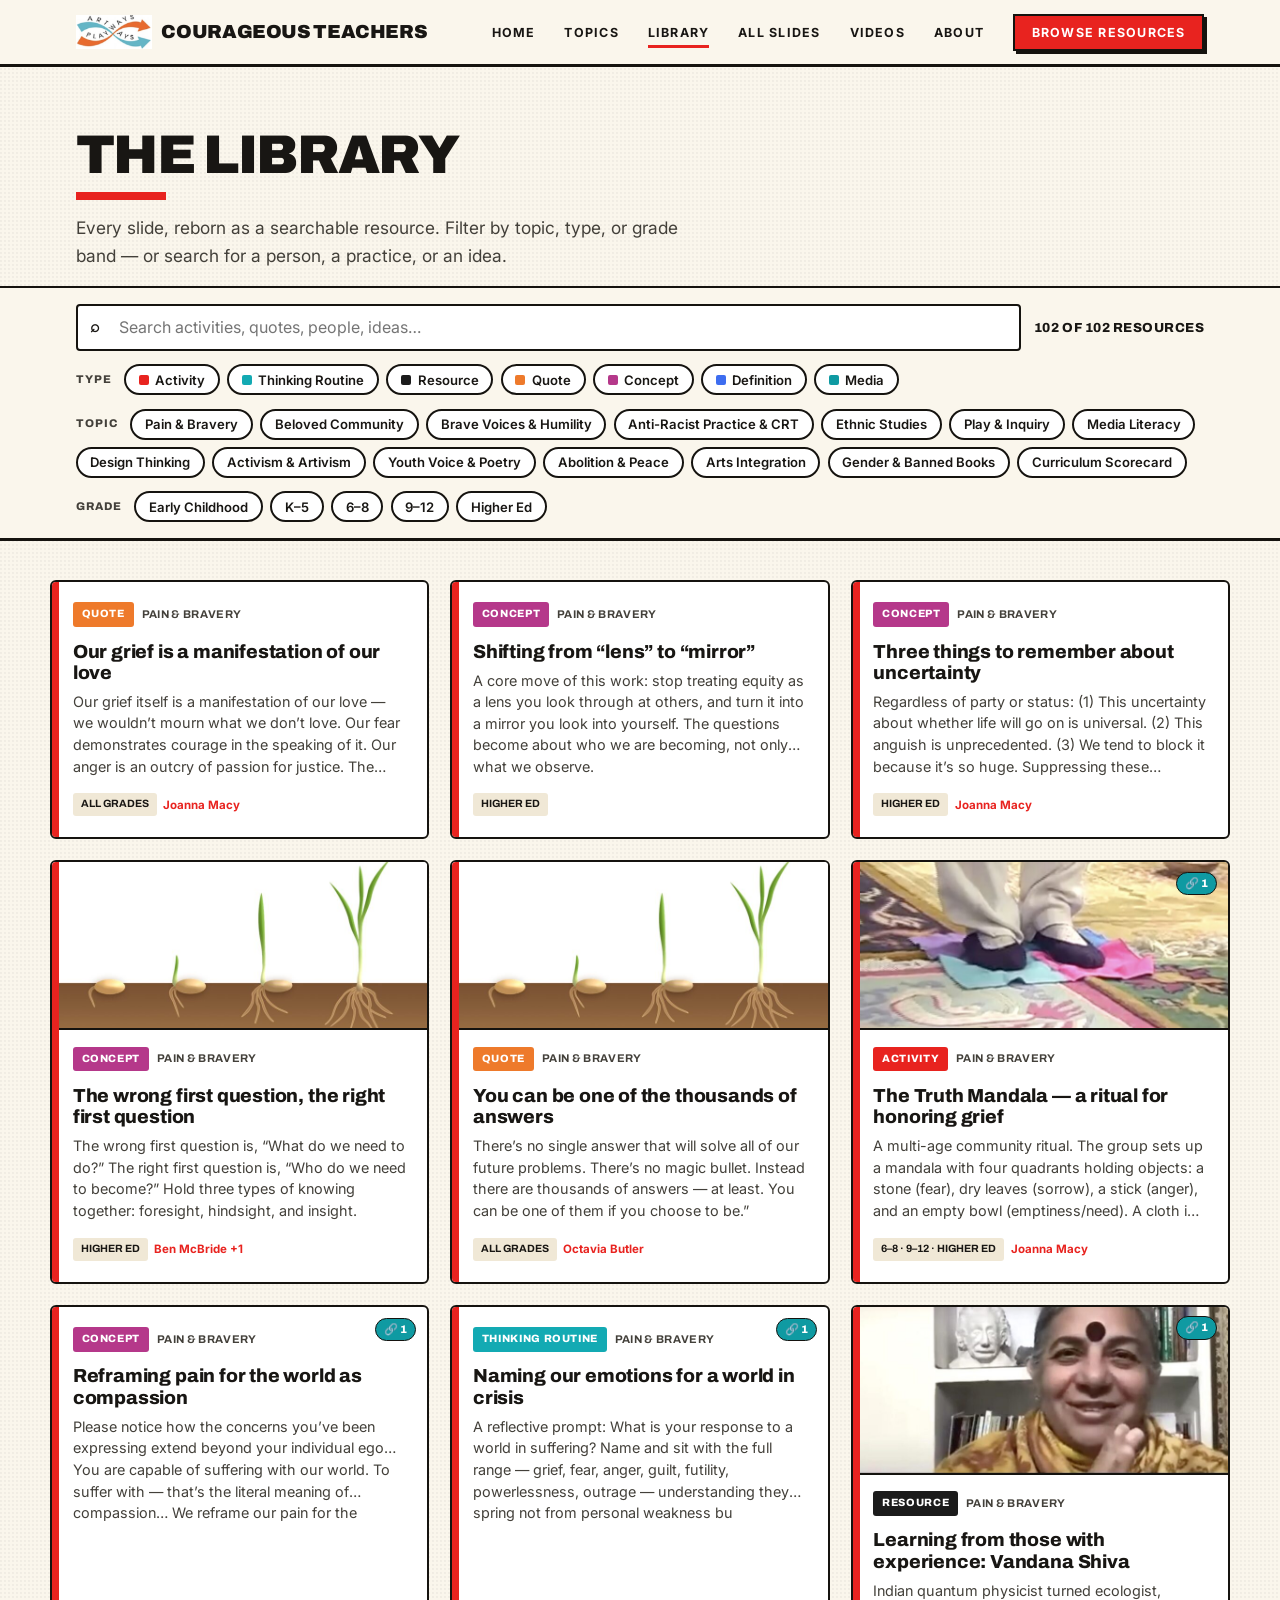
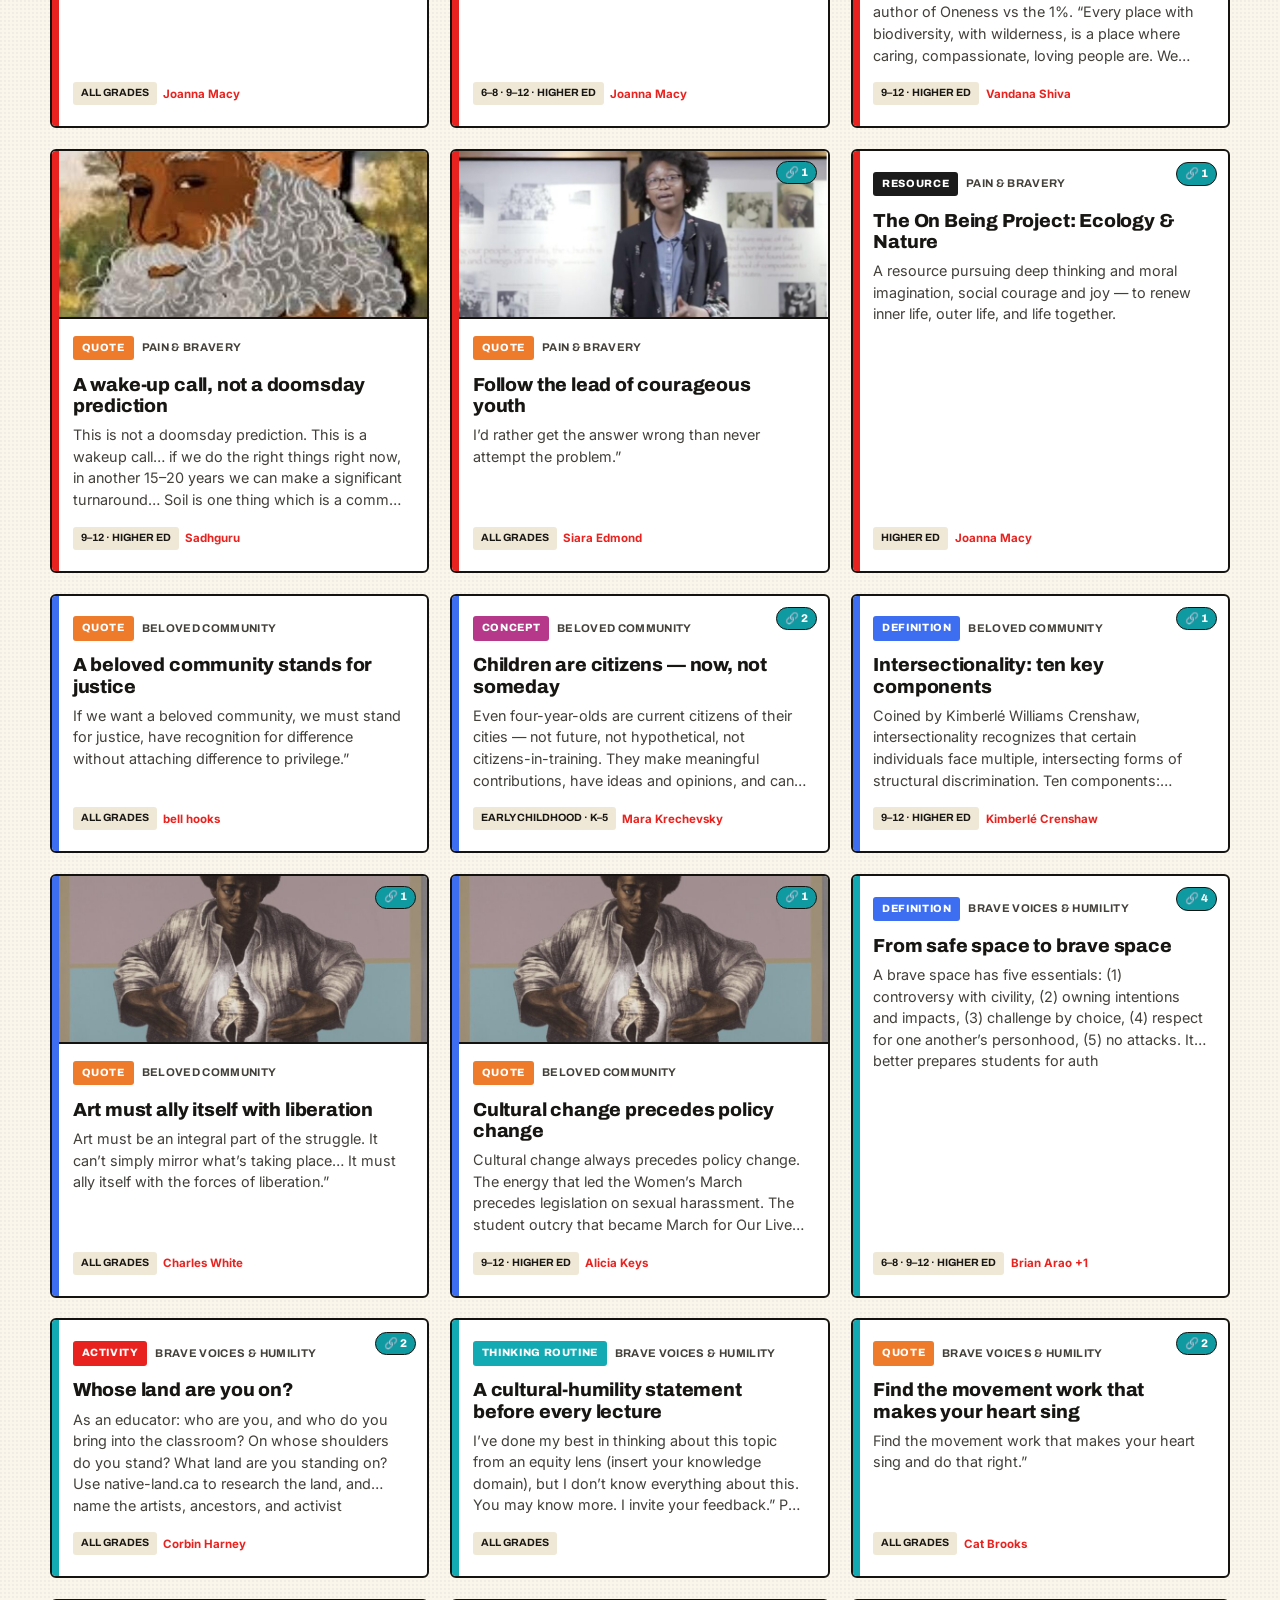
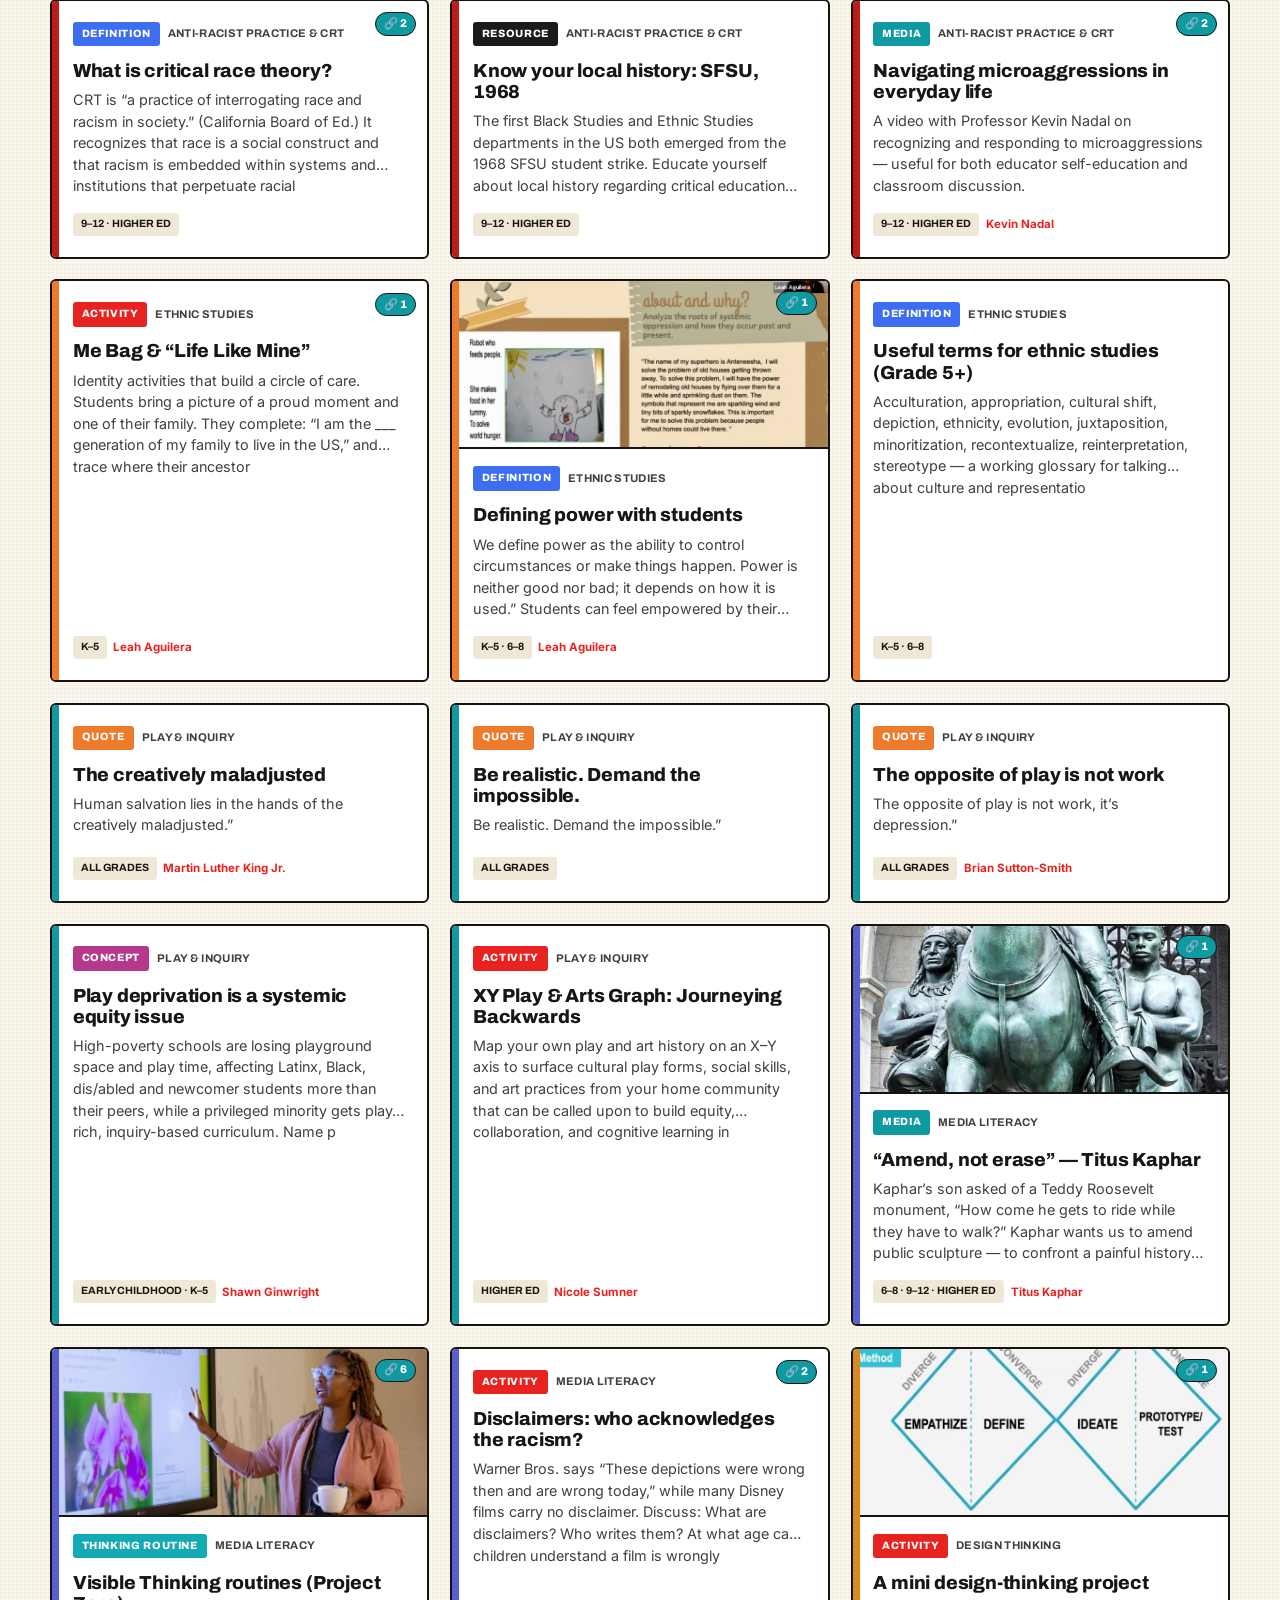
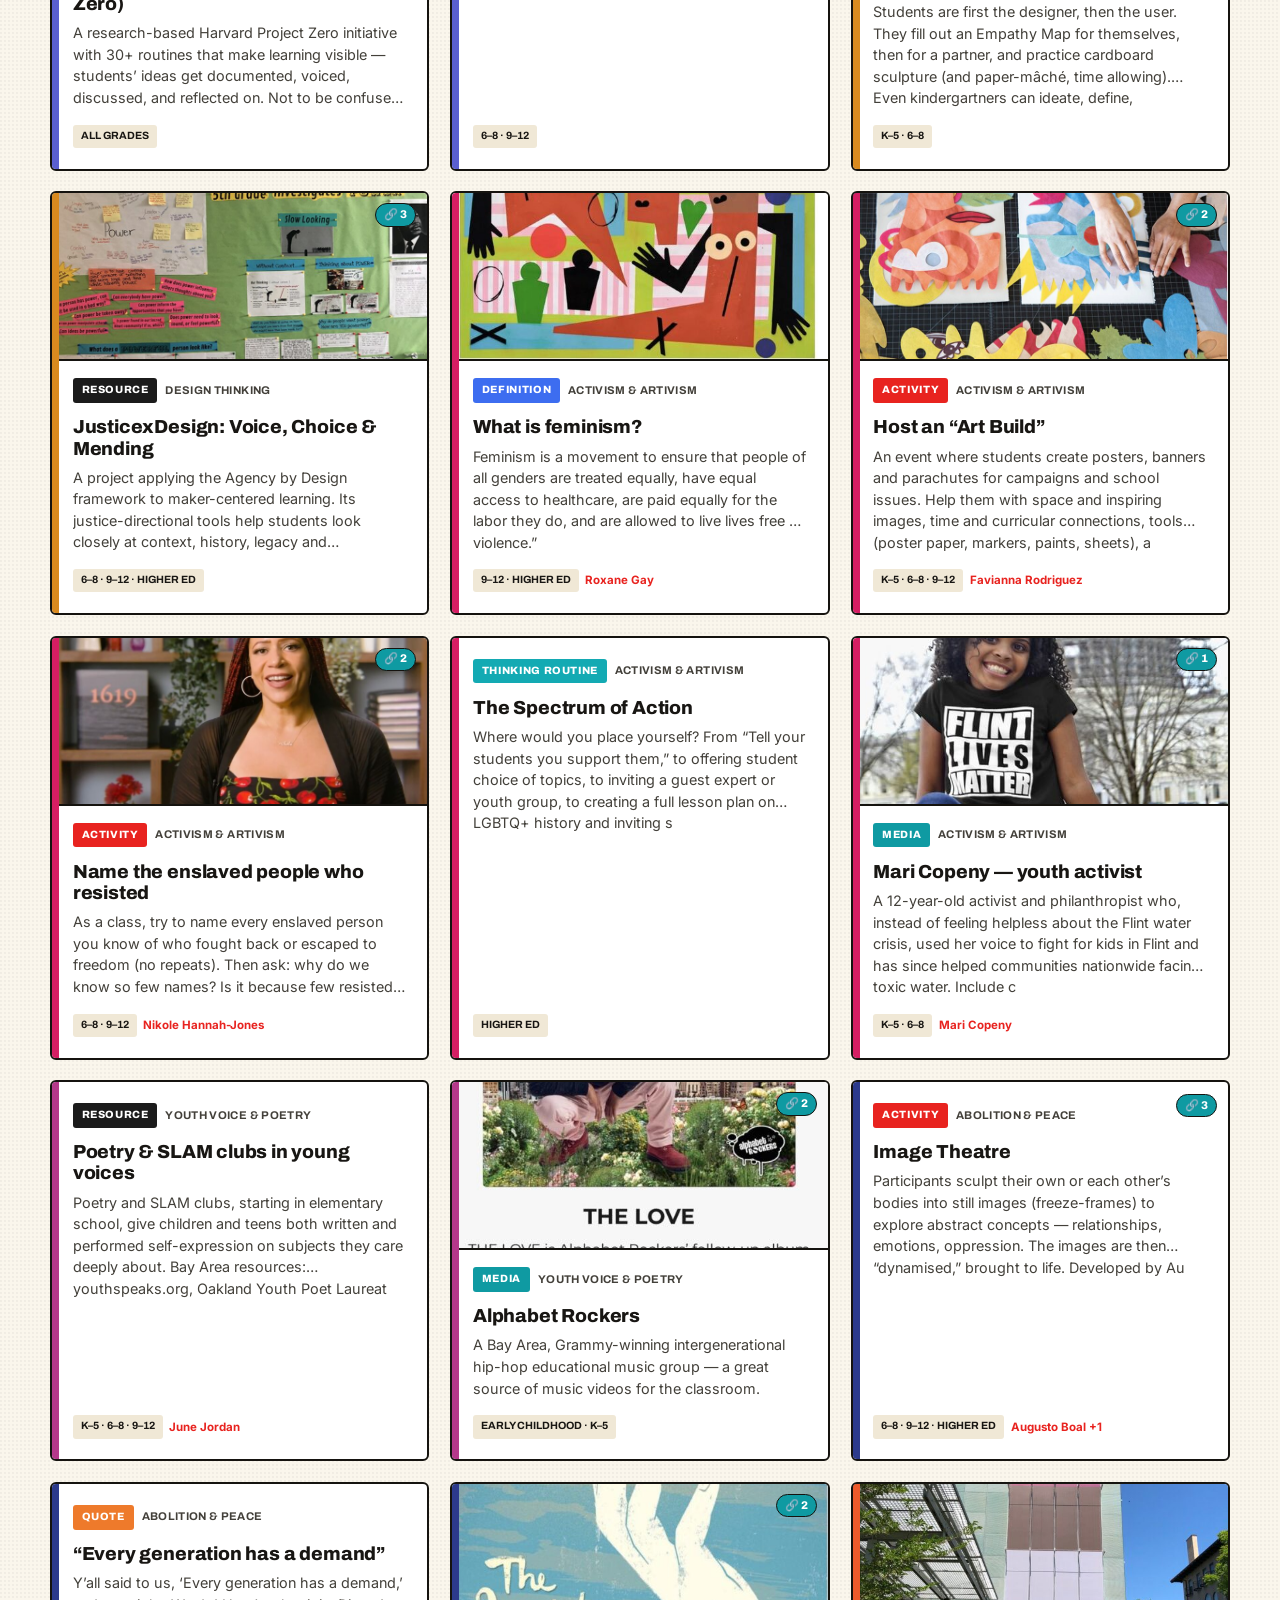
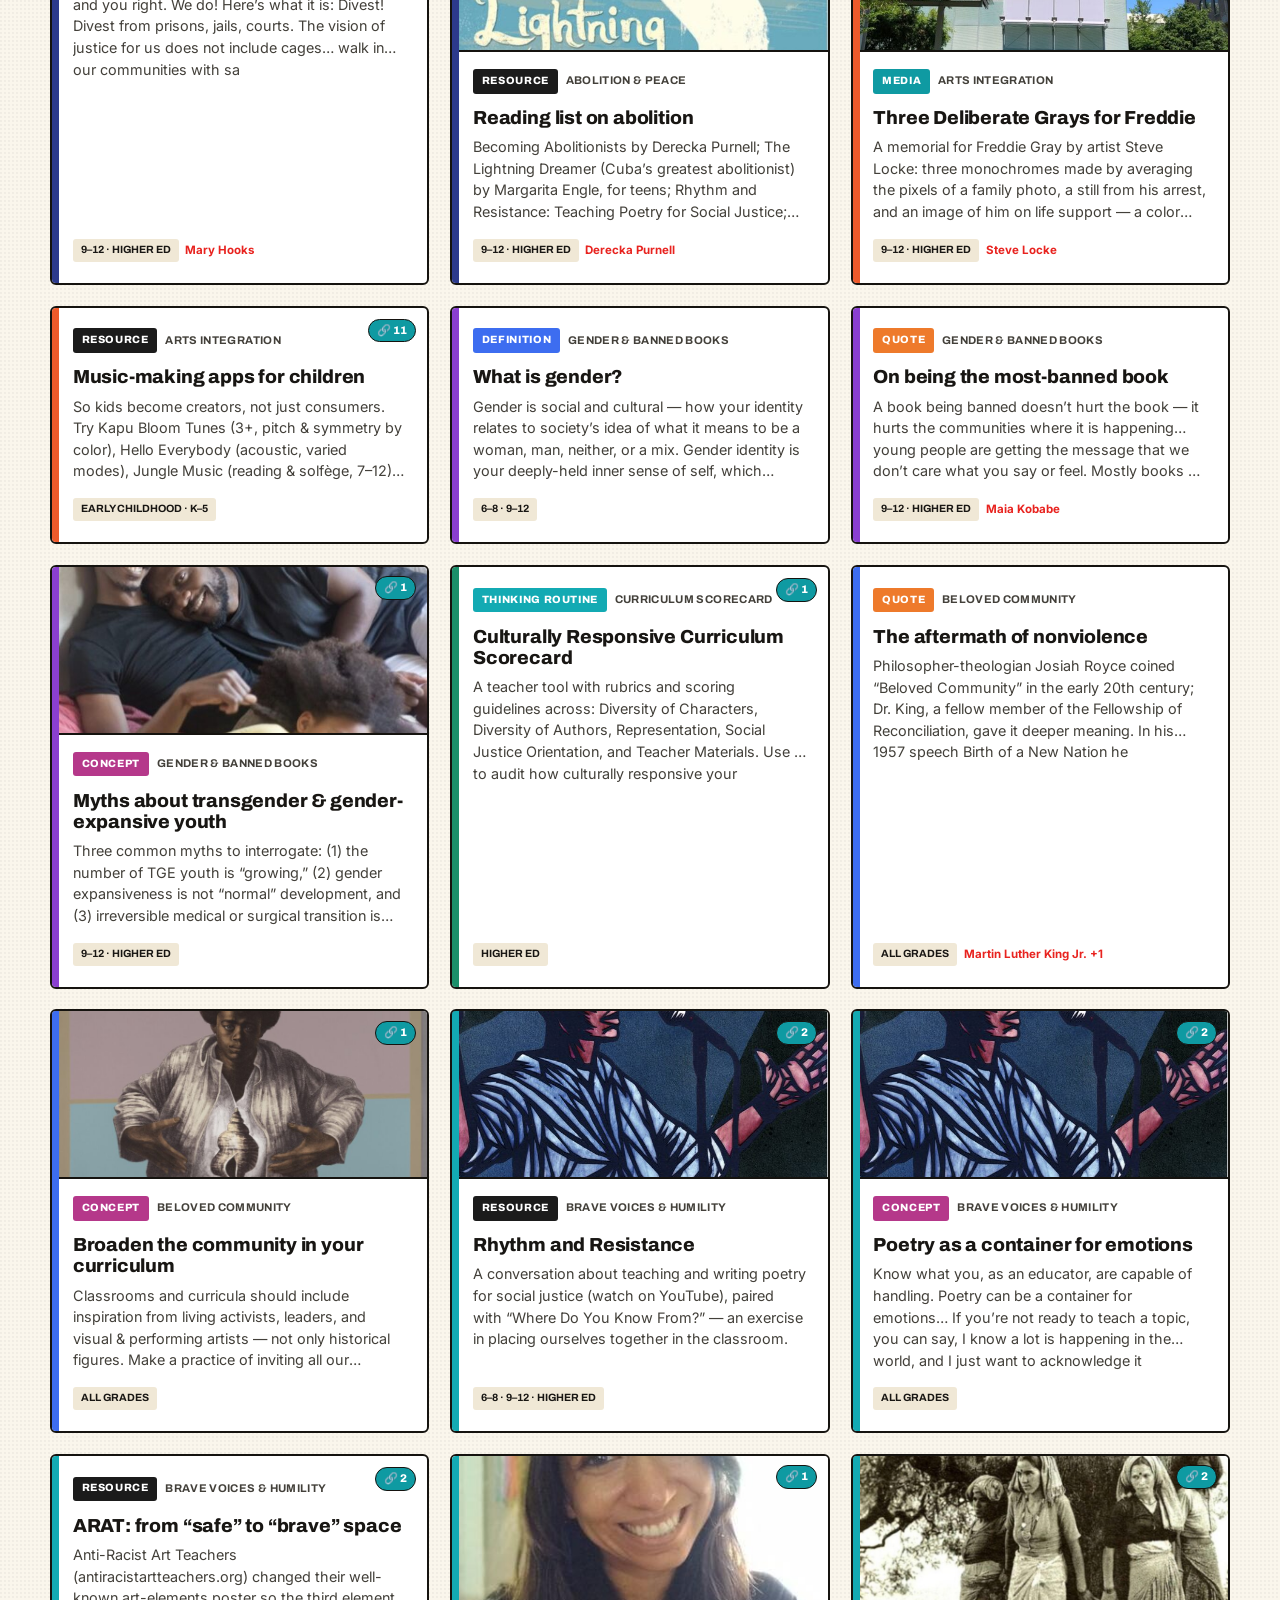
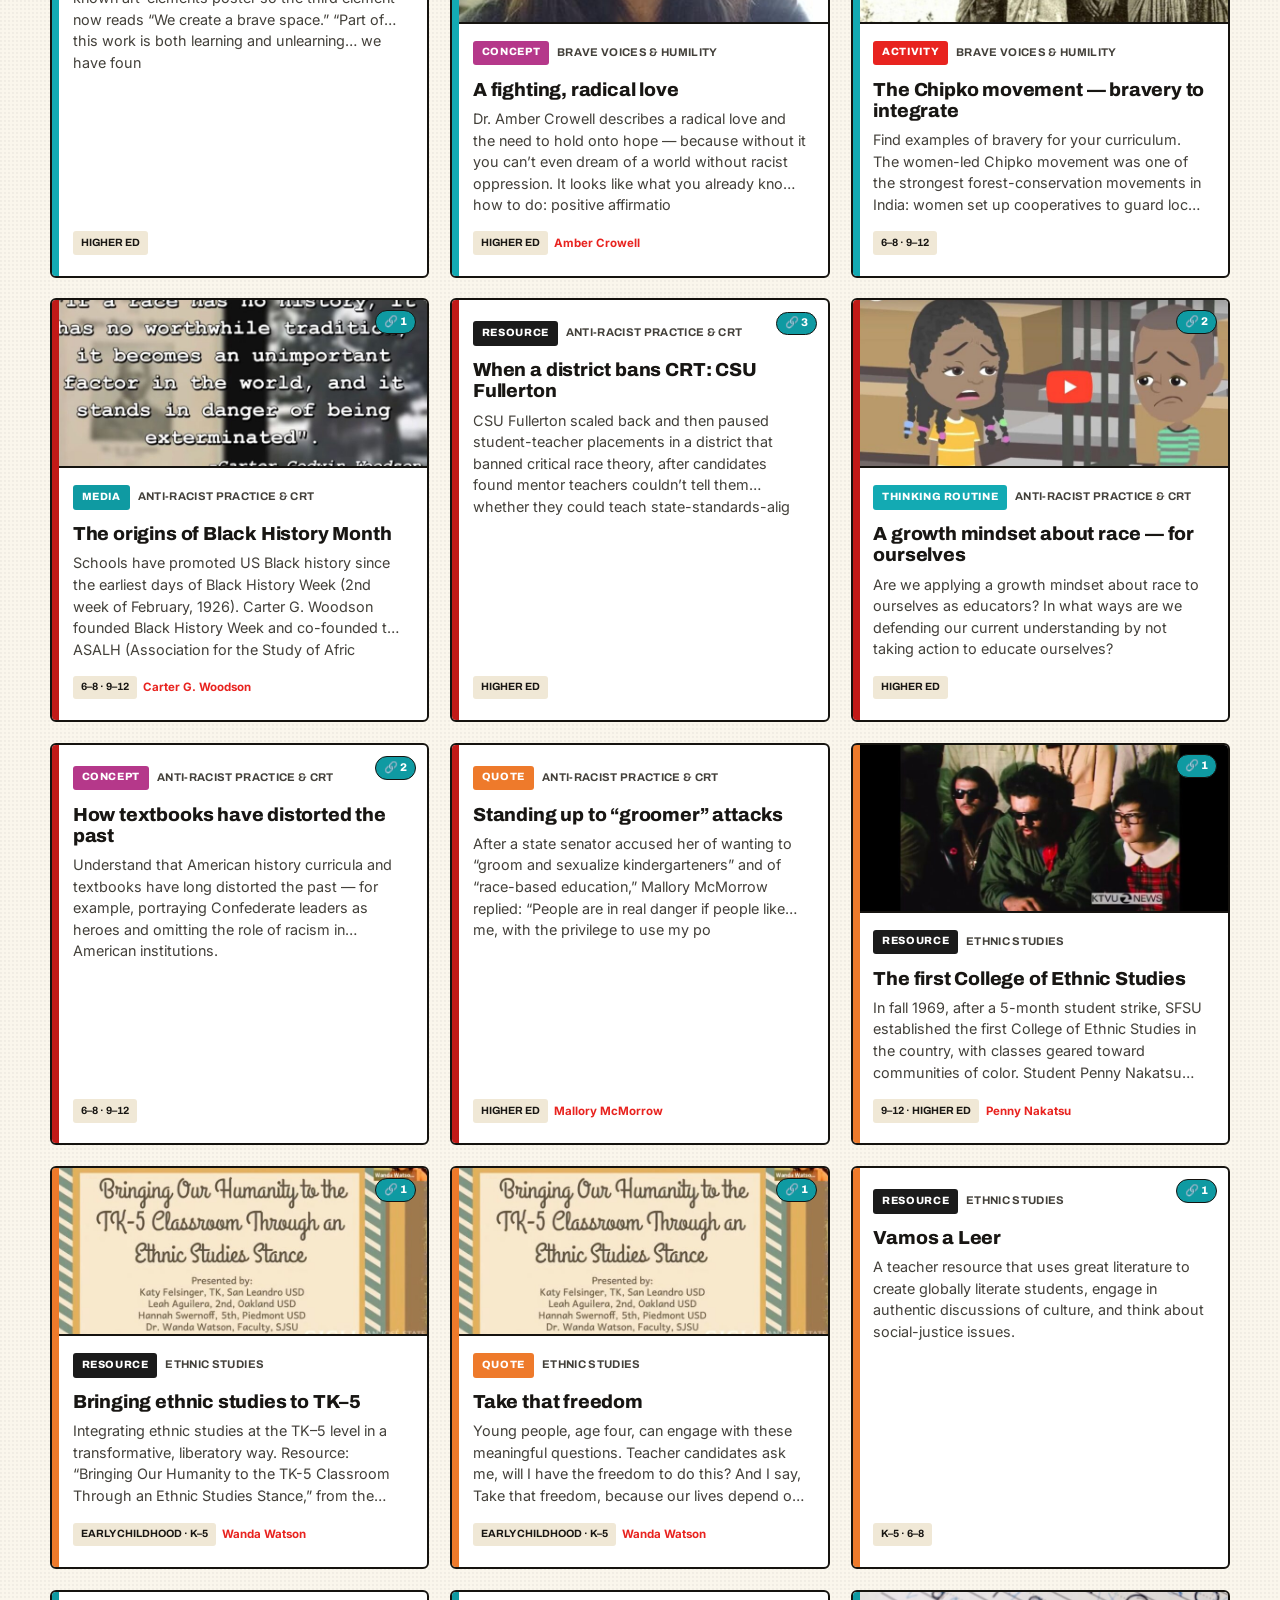
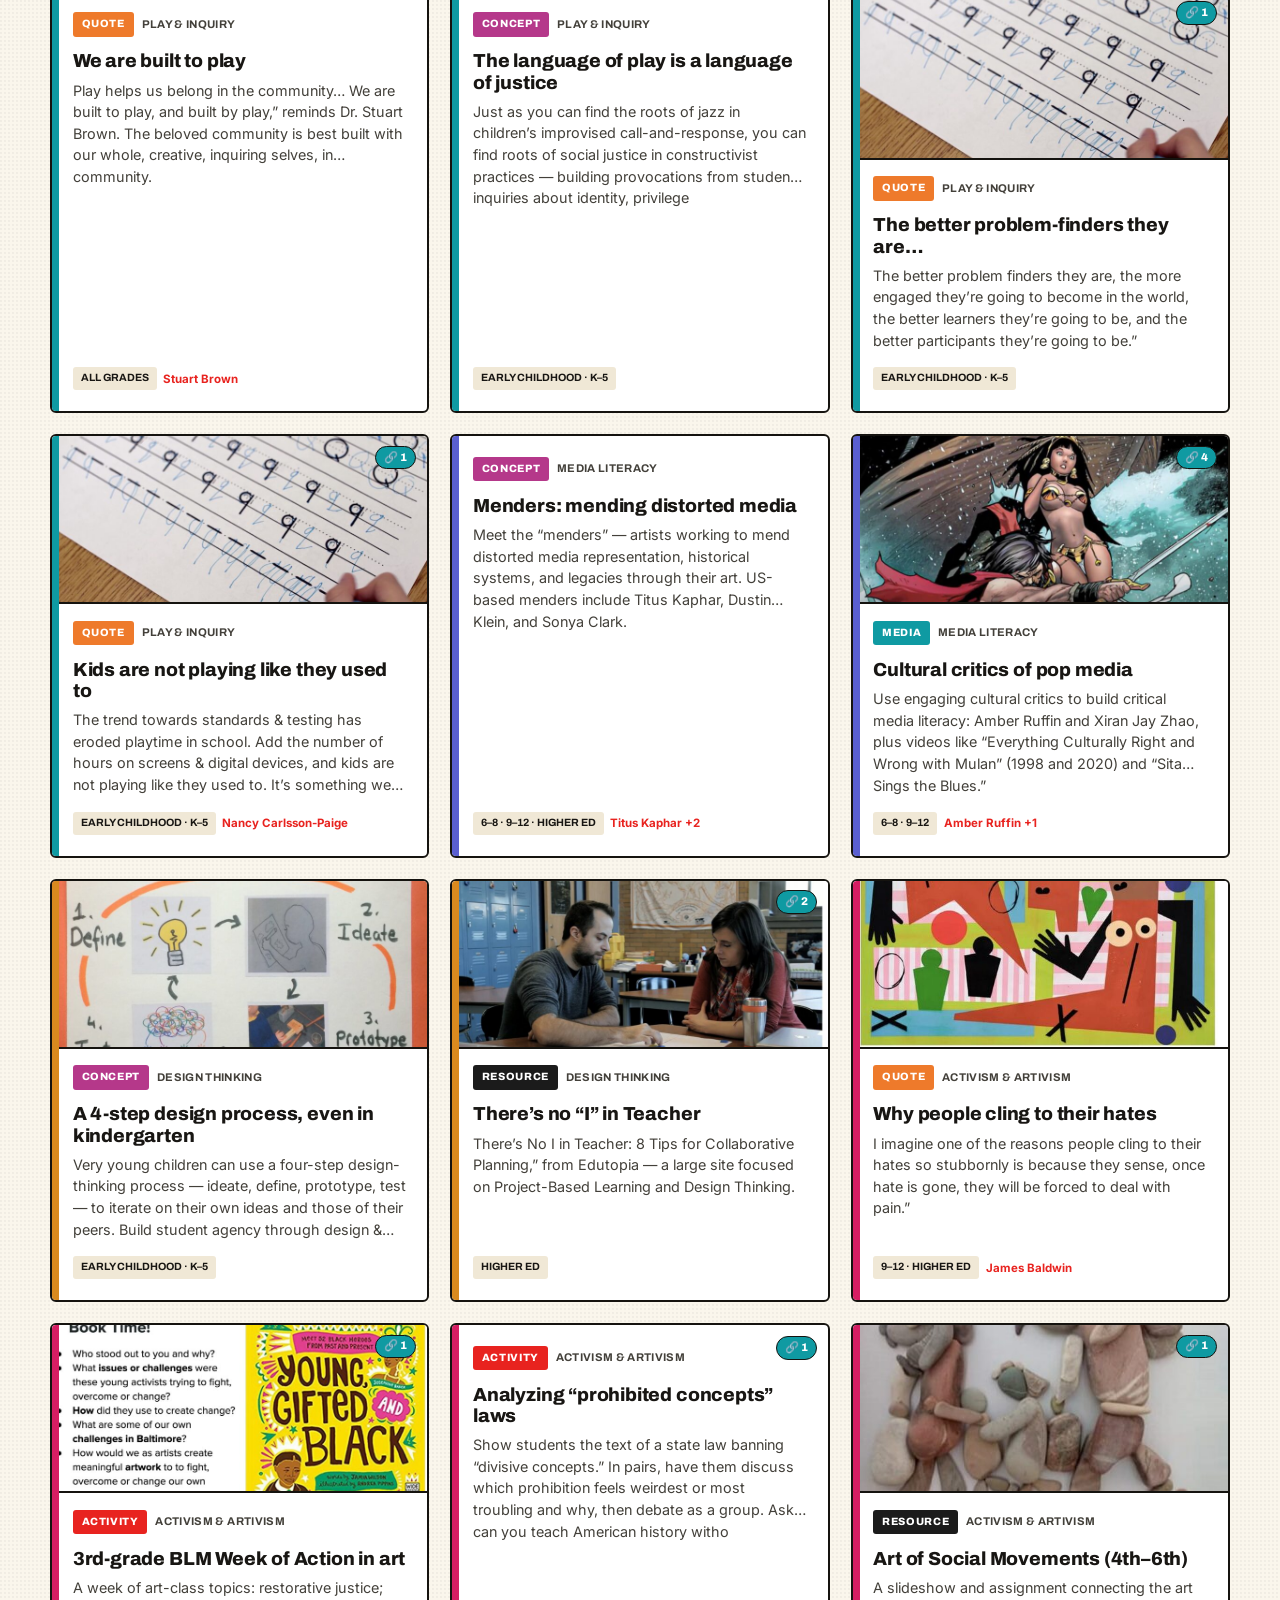
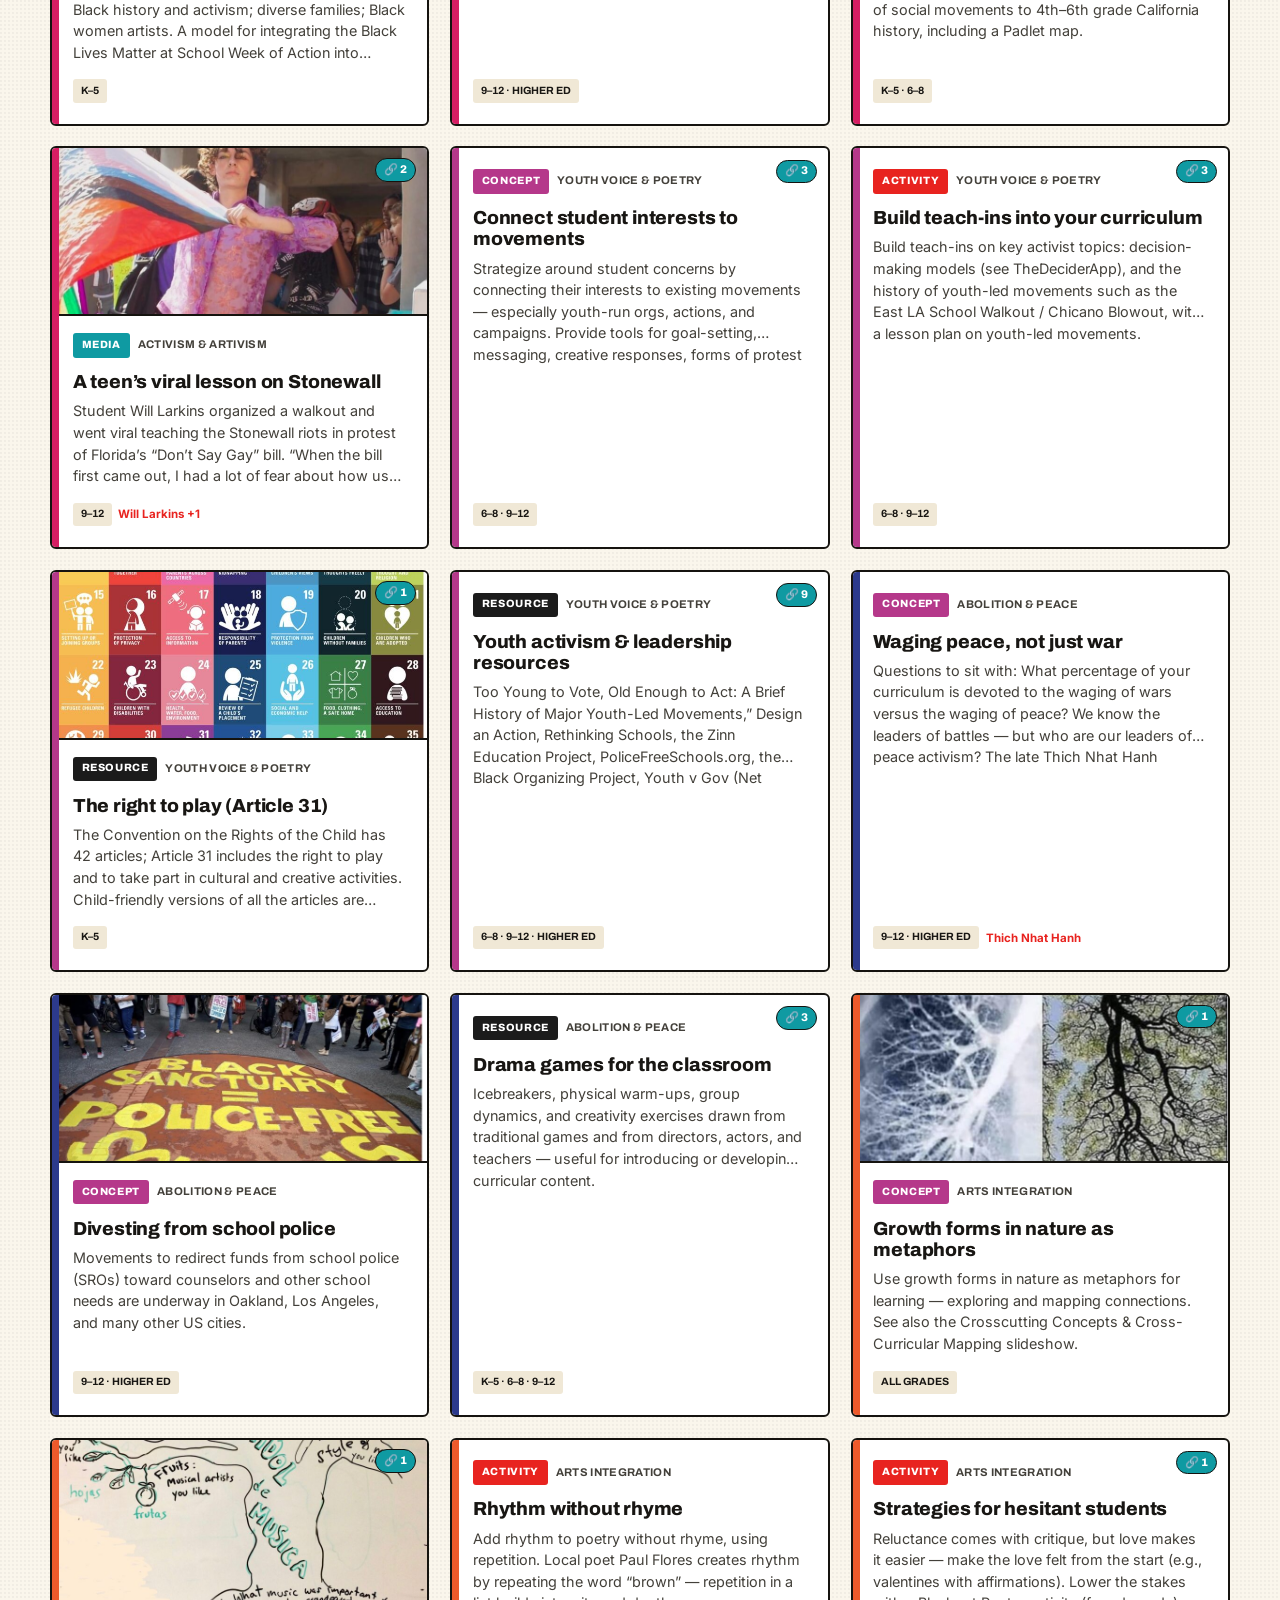
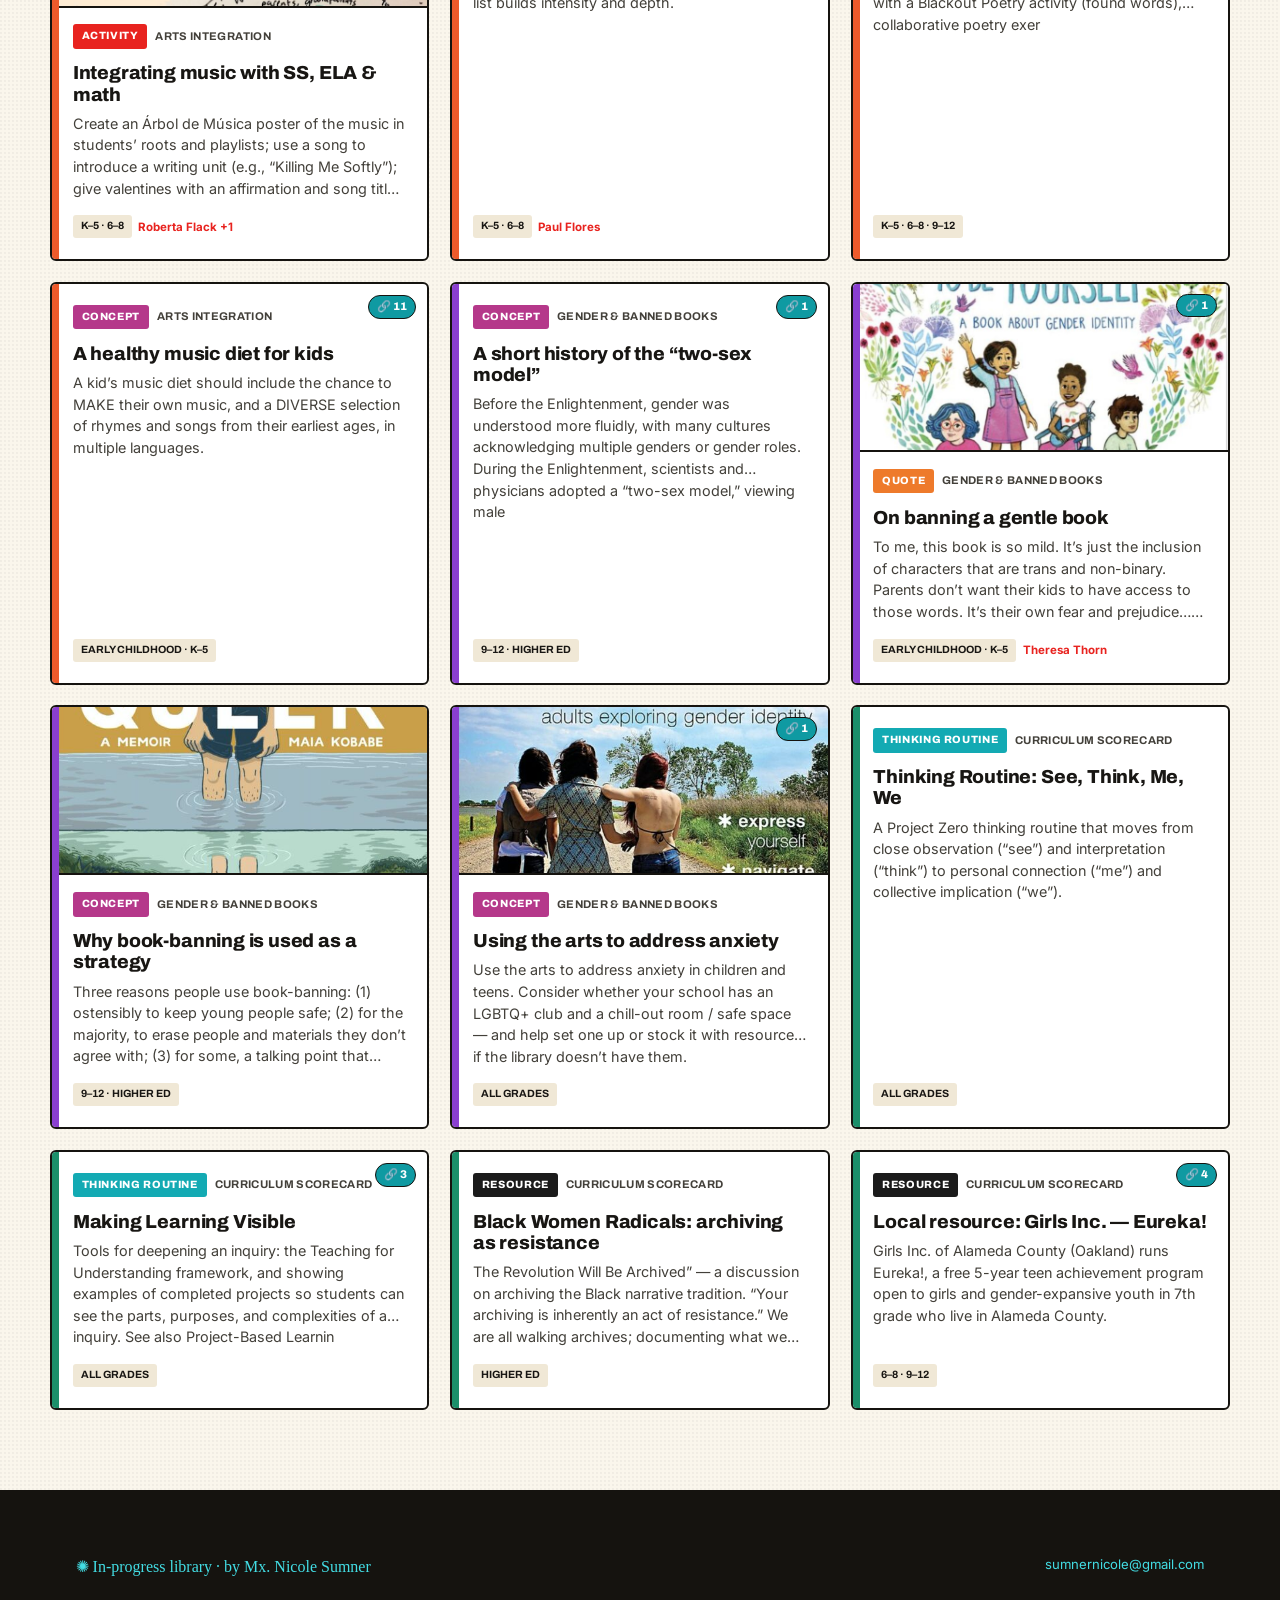
==== commit d9b42b3d: "+->=branch=main Add Video Library page; harvest all YouTube links; fold into deploy Her video links " ====
--- a/resources.html
+++ b/resources.html
@@ -19,6 +19,7 @@
         <li><a href="index.html#topics">Topics</a></li>
         <li><a href="resources.html" class="active">Library</a></li>
         <li><a href="slides.html">All Slides</a></li>
+        <li><a href="videos.html">Videos</a></li>
         <li><a href="index.html#about">About</a></li>
         <li><a href="resources.html" class="nav-cta">Browse resources</a></li>
       </ul>
@@ -85,7 +86,7 @@
   <div class="lightbox" id="lightbox">
     <button class="lb-close" id="lbClose" aria-label="Close">✕</button>
     <button class="lb-nav lb-prev" id="lbPrev" aria-label="Previous">‹</button>
-    <img id="lbImg" alt="Original slide">
+    <div class="lb-stage" id="lbStage"></div>
     <button class="lb-nav lb-next" id="lbNext" aria-label="Next">›</button>
     <div class="lb-caption" id="lbCaption"></div>
     <div class="lb-links" id="lbLinks"></div>
@@ -93,6 +94,7 @@
 
   <script src="js/data.js"></script>
   <script src="js/images.js"></script>
+  <script src="js/slides-html.js"></script>
   <script src="js/main.js"></script>
 </body>
 </html>
--- a/css/style.css
+++ b/css/style.css
@@ -285,7 +285,18 @@
 /* ---------------- LIGHTBOX ---------------- */
 .lightbox { position: fixed; inset: 0; z-index: 3000; background: rgba(21,19,15,0.94); display: none; align-items: center; justify-content: center; gap: 1.4rem; flex-wrap: wrap; padding: 3rem 4.5rem; }
 .lightbox.open { display: flex; }
-.lightbox img { max-width: min(70vw, 1000px); max-height: 82vh; border: 3px solid var(--black); box-shadow: 0 20px 60px rgba(0,0,0,0.6); background: #fff; }
+/* stage holds either the faithful HTML slide or a fallback JPG */
+.lb-stage { width: min(70vw, 1000px); aspect-ratio: 16 / 9; max-height: 82vh; border: 3px solid var(--black); box-shadow: 0 20px 60px rgba(0,0,0,0.6); background: #fff; overflow: hidden; }
+.lb-stage > img { width: 100%; height: 100%; object-fit: contain; display: block; }
+/* a rendered HTML slide (real text + inline clickable links) */
+/* Base font = Arial: the deck's theme/master default. Matching it (rather than the
+   wider Inter) makes text wrap to the same number of lines as Google Slides, so
+   boxes no longer overflow and get clipped. */
+.slide-html { container-type: inline-size; position: relative; width: 100%; height: 100%; overflow: hidden; font-family: Arial, 'Helvetica Neue', Helvetica, sans-serif; line-height: 1.12; color: #000; background: #fff; }
+.slide-html p { margin: 0; white-space: pre-wrap; }
+.slide-html .tw { width: 100%; }   /* text wrapper — JS shrink-to-fit scales this when it overflows its box */
+.slide-html a { cursor: pointer; }
+.slide-html a:hover { filter: brightness(0.8); }
 .lb-links { width: 300px; max-height: 82vh; overflow-y: auto; background: var(--paper); border: 3px solid var(--black); box-shadow: 8px 8px 0 rgba(0,0,0,0.4); padding: 1.1rem 1.2rem; }
 .lb-links-head { font-family: var(--font-display); font-weight: 800; text-transform: uppercase; font-size: 0.74rem; letter-spacing: 0.05em; color: var(--ink); margin-bottom: 0.7rem; }
 .lb-links .links-list a { font-size: 0.9rem; }
@@ -297,6 +308,32 @@
 .lb-prev { left: 1.4rem; } .lb-next { right: 1.4rem; }
 .lb-caption { position: absolute; bottom: 1.2rem; left: 50%; transform: translateX(-50%); color: #fff; font-family: var(--font-display); font-weight: 700; text-transform: uppercase; letter-spacing: 0.08em; font-size: 0.8rem; }
 
+/* ---------------- YOUTUBE VIDEO OVERLAY (plays over the lightbox) ---------------- */
+.video-overlay { position: fixed; inset: 0; z-index: 4000; background: rgba(0,0,0,0.88); display: none; align-items: center; justify-content: center; padding: 4vh 4vw; }
+.video-overlay.open { display: flex; }
+.video-overlay .vo-frame { width: min(90vw, 1280px); aspect-ratio: 16 / 9; max-height: 88vh; background: #000; border: 3px solid var(--black); box-shadow: 0 20px 60px rgba(0,0,0,0.7); }
+.video-overlay .vo-frame iframe { width: 100%; height: 100%; border: 0; display: block; }
+.vo-close { position: absolute; top: 1.2rem; right: 1.4rem; width: 46px; height: 46px; border-radius: 50%; border: 2px solid #fff; background: transparent; color: #fff; font-size: 1.4rem; cursor: pointer; transition: background .15s; }
+.vo-close:hover { background: var(--red); border-color: var(--red); }
+
+/* ---------------- VIDEO GALLERY (videos.html) ---------------- */
+.video-grid { display: grid; grid-template-columns: repeat(auto-fill, minmax(300px, 1fr)); gap: 1.6rem; }
+.video-card { display: flex; flex-direction: column; text-align: left; padding: 0; border: 3px solid var(--black); background: #fff; cursor: pointer; overflow: hidden; transition: transform .12s, box-shadow .12s; }
+.video-card:hover, .video-card:focus-visible { transform: translate(-4px,-4px); box-shadow: 9px 9px 0 var(--red); outline: none; }
+.video-thumb { position: relative; width: 100%; aspect-ratio: 16 / 9; background: #000; border-bottom: 3px solid var(--black); overflow: hidden; }
+.video-thumb img { width: 100%; height: 100%; object-fit: cover; display: block; }
+.video-thumb .play { position: absolute; inset: 0; margin: auto; width: 60px; height: 60px; border-radius: 50%; background: var(--red); border: 3px solid #fff; display: flex; align-items: center; justify-content: center; box-shadow: 0 4px 14px rgba(0,0,0,0.45); transition: transform .12s, background .12s; }
+.video-thumb .play::after { content: ''; border-style: solid; border-width: 11px 0 11px 18px; border-color: transparent transparent transparent #fff; margin-left: 4px; }
+.video-card:hover .play { transform: scale(1.12); background: var(--red-deep); }
+.video-thumb .slidechip { position: absolute; top: 0; left: 0; font-family: var(--font-display); font-weight: 800; font-size: 0.66rem; text-transform: uppercase; letter-spacing: 0.04em; color: #fff; background: var(--black); padding: 0.2rem 0.55rem; }
+.video-body { padding: 0.85rem 1rem 1rem; display: flex; flex-direction: column; gap: 0.4rem; flex: 1; }
+.video-body h3 { font-family: var(--font-display); font-weight: 700; font-size: 1.02rem; line-height: 1.18; letter-spacing: -0.01em; color: var(--ink); }
+.video-body .chan { font-size: 0.82rem; color: var(--ink-soft); display: flex; align-items: center; gap: 0.4rem; }
+.video-body .chan::before { content: '▶'; color: var(--red); font-size: 0.7rem; }
+.video-card.dead { cursor: default; opacity: 0.6; }
+.video-card.dead:hover { transform: none; box-shadow: none; }
+.video-card.dead .play { background: #888; }
+
 /* ---------------- SLIDE GALLERY ---------------- */
 .slide-grid { display: grid; grid-template-columns: repeat(auto-fill, minmax(220px,1fr)); gap: 1rem; }
 .slide-thumb { position: relative; padding: 0; border: 2px solid var(--black); background: #fff; cursor: pointer; overflow: hidden; aspect-ratio: 4 / 3; transition: transform .12s, box-shadow .12s; }
